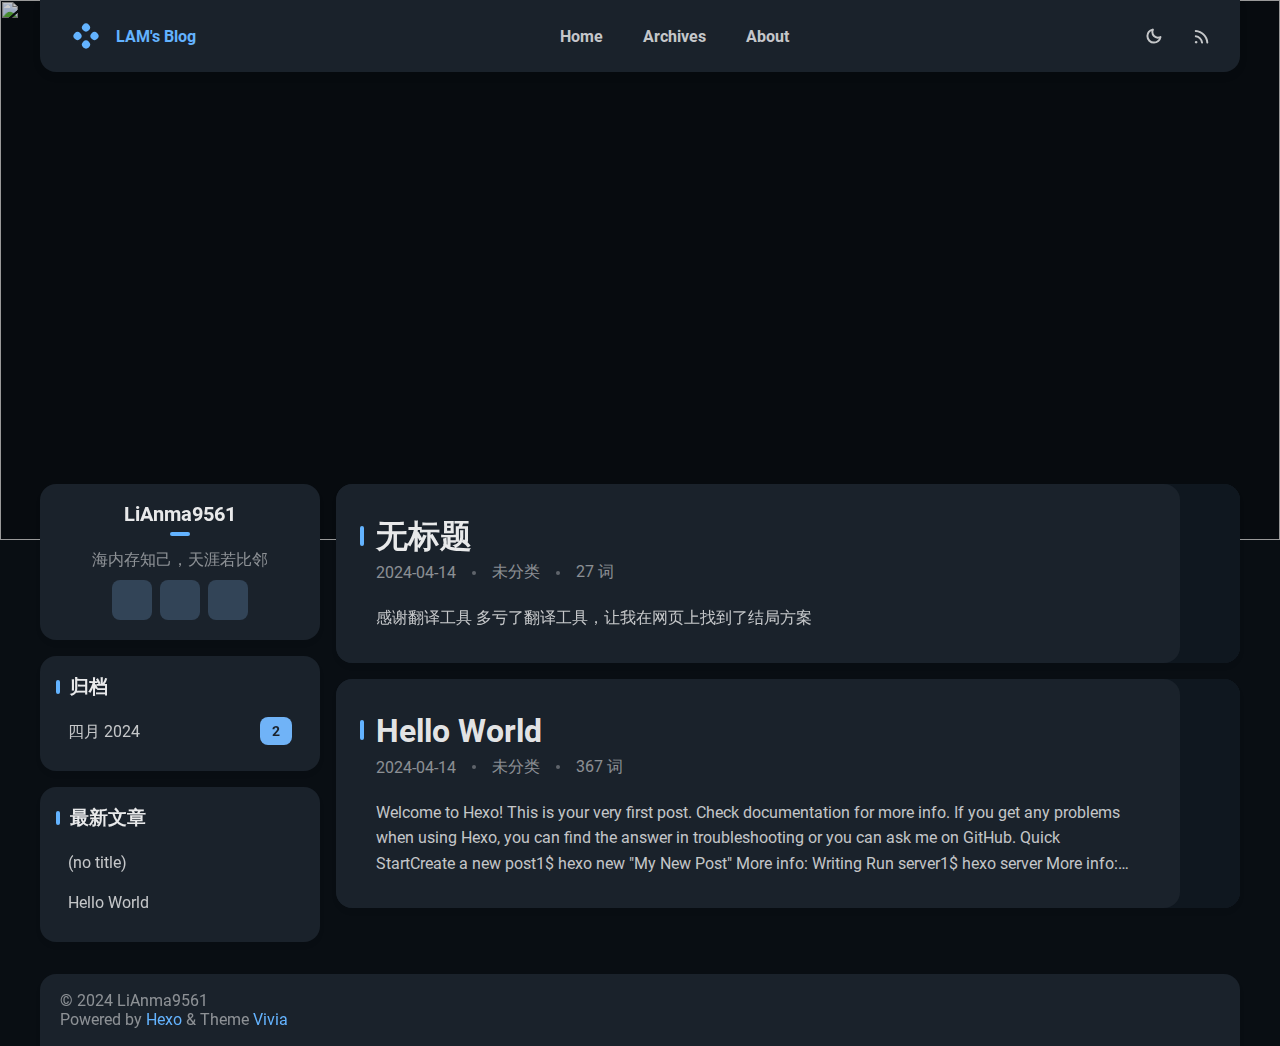
==== index.html @ ed4d8f2d "Site updated: 2024-04-14 23:31:50" ====
<!DOCTYPE html>


<html theme="dark" showBanner="true" hasBanner="true" > 
<link href="https://cdn.staticfile.org/font-awesome/6.4.2/css/fontawesome.min.css" rel="stylesheet">
<link href="https://cdn.staticfile.org/font-awesome/6.4.2/css/brands.min.css" rel="stylesheet">
<link href="https://cdn.staticfile.org/font-awesome/6.4.2/css/solid.min.css" rel="stylesheet">
<script src="/js/color.global.min.js" ></script>
<script src="/js/load-settings.js" ></script>
<head>
  <meta charset="utf-8">
  
  
  

  
  <title>LAM&#39;s Blog</title>
  <meta name="viewport" content="width=device-width, initial-scale=1, shrink-to-fit=no">

  <link rel="preload" href="/css/fonts/Roboto-Regular.ttf" as="font" type="font/ttf" crossorigin="anonymous">
  <link rel="preload" href="/css/fonts/Roboto-Bold.ttf" as="font" type="font/ttf" crossorigin="anonymous">

  <meta property="og:type" content="website">
<meta property="og:title" content="LAM&#39;s Blog">
<meta property="og:url" content="https://blog.xdxbc.top/index.html">
<meta property="og:site_name" content="LAM&#39;s Blog">
<meta property="og:locale" content="zh_CN">
<meta property="article:author" content="John Doe">
<meta name="twitter:card" content="summary">
  
    <link rel="alternate" href="/atom.xml" title="LAM's Blog" type="application/atom+xml">
  
  
    <link rel="icon" media="(prefers-color-scheme: light)" href="/images/favicon-light-32.png" sizes="32x32">
    <link rel="icon" media="(prefers-color-scheme: light)" href="/images/favicon-light-128.png" sizes="128x128">
    <link rel="icon" media="(prefers-color-scheme: light)" href="/images/favicon-light-180.png" sizes="180x180">
    <link rel="icon" media="(prefers-color-scheme: light)" href="/images/favicon-light-192.png" sizes="192x192">
    <link rel="icon" media="(prefers-color-scheme: dark)" href="/images/favicon-dark-32.png" sizes="32x32">
    <link rel="icon" media="(prefers-color-scheme: dark)" href="/images/favicon-dark-128.png" sizes="128x128">
    <link rel="icon" media="(prefers-color-scheme: dark)" href="/images/favicon-dark-180.png" sizes="180x180">
    <link rel="icon" media="(prefers-color-scheme: dark)" href="/images/favicon-dark-192.png" sizes="192x192">
  
  
<link rel="stylesheet" href="/css/style.css">

<meta name="generator" content="Hexo 7.1.1"></head>

<body>
  
  
    
<div id="banner" class=" is_home ">
  <img src="/null" itemprop="image">
  <div id="banner-dim"></div>
</div>
 
   
  <div id="main-grid" class="  ">
    <div id="nav" class=" is_home "  >
      <navbar id="navbar">
  <nav id="title-nav">
    <a href="/">
      <div id="vivia-logo">
        <div class="dot"></div>
        <div class="dot"></div>
        <div class="dot"></div>
        <div class="dot"></div>
      </div>
      <div>LAM's Blog </div>
    </a>
  </nav>
  <nav id="main-nav">
    
      <a class="main-nav-link" href="/">Home</a>
    
      <a class="main-nav-link" href="/archives">Archives</a>
    
      <a class="main-nav-link" href="/about">About</a>
    
  </nav>
  <nav id="sub-nav">
    <a id="theme-btn" class="nav-icon">
      <span class="light-mode-icon"><svg xmlns="http://www.w3.org/2000/svg" height="20" viewBox="0 -960 960 960" width="20"><path d="M438.5-829.913v-48q0-17.452 11.963-29.476 11.964-12.024 29.326-12.024 17.363 0 29.537 12.024t12.174 29.476v48q0 17.452-11.963 29.476-11.964 12.024-29.326 12.024-17.363 0-29.537-12.024T438.5-829.913Zm0 747.826v-48q0-17.452 11.963-29.476 11.964-12.024 29.326-12.024 17.363 0 29.537 12.024t12.174 29.476v48q0 17.452-11.963 29.476-11.964 12.024-29.326 12.024-17.363 0-29.537-12.024T438.5-82.087ZM877.913-438.5h-48q-17.452 0-29.476-11.963-12.024-11.964-12.024-29.326 0-17.363 12.024-29.537t29.476-12.174h48q17.452 0 29.476 11.963 12.024 11.964 12.024 29.326 0 17.363-12.024 29.537T877.913-438.5Zm-747.826 0h-48q-17.452 0-29.476-11.963-12.024-11.964-12.024-29.326 0-17.363 12.024-29.537T82.087-521.5h48q17.452 0 29.476 11.963 12.024 11.964 12.024 29.326 0 17.363-12.024 29.537T130.087-438.5Zm660.174-290.87-34.239 32q-12.913 12.674-29.565 12.174-16.653-.5-29.327-13.174-12.674-12.673-12.554-28.826.12-16.152 12.794-28.826l33-35q12.913-12.674 30.454-12.674t30.163 12.847q12.709 12.846 12.328 30.826-.38 17.98-13.054 30.653ZM262.63-203.978l-32 34q-12.913 12.674-30.454 12.674t-30.163-12.847q-12.709-12.846-12.328-30.826.38-17.98 13.054-30.653l33.239-31q12.913-12.674 29.565-12.174 16.653.5 29.327 13.174 12.674 12.673 12.554 28.826-.12 16.152-12.794 28.826Zm466.74 33.239-32-33.239q-12.674-12.913-12.174-29.565.5-16.653 13.174-29.327 12.673-12.674 28.826-13.054 16.152-.38 28.826 12.294l35 33q12.674 12.913 12.674 30.454t-12.847 30.163q-12.846 12.709-30.826 12.328-17.98-.38-30.653-13.054ZM203.978-697.37l-34-33q-12.674-12.913-13.174-29.945-.5-17.033 12.174-29.707t31.326-13.293q18.653-.62 31.326 13.054l32 34.239q11.674 12.913 11.174 29.565-.5 16.653-13.174 29.327-12.673 12.674-28.826 12.554-16.152-.12-28.826-12.794ZM480-240q-100 0-170-70t-70-170q0-100 70-170t170-70q100 0 170 70t70 170q0 100-70 170t-170 70Zm-.247-82q65.703 0 111.475-46.272Q637-414.544 637-480.247t-45.525-111.228Q545.95-637 480.247-637t-111.475 45.525Q323-545.95 323-480.247t45.525 111.975Q414.05-322 479.753-322ZM481-481Z"/></svg></span>
      <span class="dark-mode-icon"><svg xmlns="http://www.w3.org/2000/svg" height="20" viewBox="0 -960 960 960" width="20"><path d="M480.239-116.413q-152.63 0-258.228-105.478Q116.413-327.37 116.413-480q0-130.935 77.739-227.435t206.304-125.043q43.022-9.631 63.87 10.869t3.478 62.805q-8.891 22.043-14.315 44.463-5.424 22.42-5.424 46.689 0 91.694 64.326 155.879 64.325 64.186 156.218 64.186 24.369 0 46.978-4.946 22.609-4.945 44.413-14.076 42.826-17.369 62.967 1.142 20.142 18.511 10.511 61.054Q807.174-280 712.63-198.206q-94.543 81.793-232.391 81.793Zm0-95q79.783 0 143.337-40.217 63.554-40.218 95.793-108.283-15.608 4.044-31.097 5.326-15.49 1.283-31.859.805-123.706-4.066-210.777-90.539-87.071-86.473-91.614-212.092-.24-16.369.923-31.978 1.164-15.609 5.446-30.978-67.826 32.478-108.282 96.152Q211.652-559.543 211.652-480q0 111.929 78.329 190.258 78.329 78.329 190.258 78.329ZM466.13-465.891Z"/></svg></span>
    </a>
    
      <a id="nav-rss-link" class="nav-icon mobile-hide" href="/atom.xml" title="RSS 订阅">
        <svg xmlns="http://www.w3.org/2000/svg" height="20" viewBox="0 -960 960 960" width="20"><path d="M198-120q-25.846 0-44.23-18.384-18.384-18.385-18.384-44.23 0-25.846 18.384-44.23 18.384-18.385 44.23-18.385 25.846 0 44.23 18.385 18.384 18.384 18.384 44.23 0 25.845-18.384 44.23Q223.846-120 198-120Zm538.385 0q-18.846 0-32.923-13.769-14.076-13.769-15.922-33.23-8.692-100.616-51.077-188.654-42.385-88.039-109.885-155.539-67.5-67.501-155.539-109.885Q283-663.462 182.385-672.154q-19.461-1.846-33.23-16.23-13.769-14.385-13.769-33.846t14.076-32.922q14.077-13.461 32.923-12.23 120.076 8.692 226.038 58.768 105.961 50.077 185.73 129.846 79.769 79.769 129.846 185.731 50.077 105.961 58.769 226.038 1.231 18.846-12.538 32.922Q756.461-120 736.385-120Zm-252 0q-18.231 0-32.423-13.461t-18.653-33.538Q418.155-264.23 348.886-333.5q-69.27-69.27-166.501-84.423-20.077-4.462-33.538-18.961-13.461-14.5-13.461-33.346 0-19.076 13.884-33.23 13.884-14.153 33.115-10.922 136.769 15.384 234.384 112.999 97.615 97.615 112.999 234.384 3.231 19.23-10.538 33.115Q505.461-120 484.385-120Z"/></svg>
      </a>
    
    <div id="nav-menu-btn" class="nav-icon">
      <svg xmlns="http://www.w3.org/2000/svg" height="20" viewBox="0 -960 960 960" width="20"><path d="M177.37-252.282q-17.453 0-29.477-11.964-12.024-11.963-12.024-29.326t12.024-29.537q12.024-12.174 29.477-12.174h605.26q17.453 0 29.477 11.964 12.024 11.963 12.024 29.326t-12.024 29.537q-12.024 12.174-29.477 12.174H177.37Zm0-186.218q-17.453 0-29.477-11.963-12.024-11.964-12.024-29.326 0-17.363 12.024-29.537T177.37-521.5h605.26q17.453 0 29.477 11.963 12.024 11.964 12.024 29.326 0 17.363-12.024 29.537T782.63-438.5H177.37Zm0-186.217q-17.453 0-29.477-11.964-12.024-11.963-12.024-29.326t12.024-29.537q12.024-12.174 29.477-12.174h605.26q17.453 0 29.477 11.964 12.024 11.963 12.024 29.326t-12.024 29.537q-12.024 12.174-29.477 12.174H177.37Z"/></svg>
    </div>
  </nav>
</navbar>
<div id="nav-dropdown" class="hidden">
  <div id="dropdown-link-list">
    
      <a class="nav-dropdown-link" href="/">Home</a>
    
      <a class="nav-dropdown-link" href="/archives">Archives</a>
    
      <a class="nav-dropdown-link" href="/about">About</a>
    
    
      <a class="nav-dropdown-link" href="/atom.xml" title="RSS 订阅">RSS</a>
     
    </div>
</div>
<script>
  let dropdownBtn = document.getElementById("nav-menu-btn");
  let dropdownEle = document.getElementById("nav-dropdown");
  dropdownBtn.onclick = function() {
    dropdownEle.classList.toggle("hidden");
  }
</script>
    </div>
    <div id="sidebar-wrapper">
      <sidebar id="sidebar">
  
    <div class="widget-wrap">
  <div class="info-card">
    <div class="avatar">
      
      <div class="img-dim"></div>
    </div>
    <div class="info">
      <div class="username">LiAnma9561 </div>
      <div class="dot"></div>
      <div class="subtitle">海内存知己，天涯若比邻 </div>
      <div class="link-list">
        
          <a class="link-btn" target="_blank" rel="noopener" href="https://twitter.com" title="Twitter"><i class="fa-brands fa-twitter"></i></a>
        
          <a class="link-btn" target="_blank" rel="noopener" href="https://store.steampowered.com" title="Steam"><i class="fa-brands fa-steam"></i></a>
        
          <a class="link-btn" target="_blank" rel="noopener" href="https://github.com/lianma9561" title="GitHub"><i class="fa-brands fa-github"></i></a>
         
      </div>  
    </div>
  </div>
</div>

  
  <div class="sticky">
    
      



    
      

    
      
  <div class="widget-wrap">
    <div class="widget">
      <h3 class="widget-title">归档</h3>
      
      
        <a class="archive-link" href="/archives/2024/04 ">
          四月 2024 
          <div class="archive-count">2 </div>
        </a>
      
    </div>
  </div>


    
      
  <div class="widget-wrap">
    <div class="widget">
      <h3 class="widget-title">最新文章</h3>
      <ul>
        
          <a class="recent-link" href="/2024/04/14/%E6%84%9F%E8%B0%A2%E7%BF%BB%E8%AF%91%E5%B7%A5%E5%85%B7/" title="" >
            <div class="recent-link-text">
              (no title)
            </div>
          </a>
        
          <a class="recent-link" href="/2024/04/14/hello-world/" title="Hello World" >
            <div class="recent-link-text">
              Hello World
            </div>
          </a>
        
      </ul>
    </div>
  </div>

    
  </div>
</sidebar>
    </div>
    <div id="content-body">
      
   


<article id="post-感谢翻译工具" class="h-entry article article-type-post" itemprop="blogPost" itemscope itemtype="https://schema.org/BlogPosting">
   
  <div class="article-inner">
    <div class="article-main">
      <header class="article-header">
        
<div class="main-title-bar">
  <div class="main-title-dot"></div>
  
    
      <h1 itemprop="name">
        <a class="p-name article-title" href="/2024/04/14/%E6%84%9F%E8%B0%A2%E7%BF%BB%E8%AF%91%E5%B7%A5%E5%85%B7/">无标题</a>
      </h1>
    
  
</div>

        <div class='meta-info-bar'>
          <div class="meta-info">
  <time class="dt-published" datetime="2024-04-14T15:29:37.640Z" itemprop="datePublished">2024-04-14</time>
</div>
          <div class="need-seperator meta-info">
            <div class="meta-cate-flex">
  
    未分类 
   
</div>
  
          </div>
          <div class="wordcount need-seperator meta-info">
            27 词 
          </div>
        </div>
        
      </header>
      <div class="e-content article-entry" itemprop="articleBody">
        
          <div class="truncate-text">
            
              感谢翻译工具
多亏了翻译工具，让我在网页上找到了结局方案

            
          </div>
        
      </div>

         
    </div>
    
     
    <a class="right-panel  non-pic  "
      
      href="/2024/04/14/%E6%84%9F%E8%B0%A2%E7%BF%BB%E8%AF%91%E5%B7%A5%E5%85%B7/" 
    >
       
      <i class="fa-solid fa-angle-right non-pic"></i>
       
    </a>
     
  </div>
  
</article>






   


<article id="post-hello-world" class="h-entry article article-type-post" itemprop="blogPost" itemscope itemtype="https://schema.org/BlogPosting">
   
  <div class="article-inner">
    <div class="article-main">
      <header class="article-header">
        
<div class="main-title-bar">
  <div class="main-title-dot"></div>
  
    
      <h1 itemprop="name">
        <a class="p-name article-title" href="/2024/04/14/hello-world/">Hello World</a>
      </h1>
    
  
</div>

        <div class='meta-info-bar'>
          <div class="meta-info">
  <time class="dt-published" datetime="2024-04-14T13:05:49.015Z" itemprop="datePublished">2024-04-14</time>
</div>
          <div class="need-seperator meta-info">
            <div class="meta-cate-flex">
  
    未分类 
   
</div>
  
          </div>
          <div class="wordcount need-seperator meta-info">
            367 词 
          </div>
        </div>
        
      </header>
      <div class="e-content article-entry" itemprop="articleBody">
        
          <div class="truncate-text">
            
              Welcome to Hexo! This is your very first post. Check documentation for more info. If you get any problems when using Hexo, you can find the answer in troubleshooting or you can ask me on GitHub.
Quick StartCreate a new post1$ hexo new &quot;My New Post&quot;

More info: Writing
Run server1$ hexo server

More info: Server
Generate static files1$ hexo generate

More info: Generating
Deploy to remote sites1$ hexo deploy

More info: Deployment

            
          </div>
        
      </div>

         
    </div>
    
     
    <a class="right-panel  non-pic  "
      
      href="/2024/04/14/hello-world/" 
    >
       
      <i class="fa-solid fa-angle-right non-pic"></i>
       
    </a>
     
  </div>
  
</article>








    </div>
    <div id="footer-wrapper">
      <footer id="footer">
  
  <div id="footer-info" class="inner">
    
    &copy; 2024 LiAnma9561<br>
    Powered by <a href="https://hexo.io/" target="_blank">Hexo</a> & Theme <a target="_blank" rel="noopener" href="https://github.com/saicaca/hexo-theme-vivia">Vivia</a>
  </div>
</footer>

    </div>
    <div class="back-to-top-wrapper">
    <button id="back-to-top-btn" class="back-to-top-btn hide" onclick="topFunction()">
        <i class="fa-solid fa-angle-up"></i>
    </button>
</div>

<script>
    function topFunction() {
        window.scroll({ top: 0, behavior: 'smooth' });
    }
    let btn = document.getElementById('back-to-top-btn');
    function scrollFunction() {
        if (document.body.scrollTop > 600 || document.documentElement.scrollTop > 600) {
            btn.classList.remove('hide')
        } else {
            btn.classList.add('hide')
        }
    }
    window.onscroll = function() {
        scrollFunction();
    }
</script>

  </div>
  <script src="/js/light-dark-switch.js"></script>
</body>
</html>
---- css/style.css ----
:root {
  --neut-L90: rgba(255,255,255,0.9);
  --neut-L75: rgba(255,255,255,0.75);
  --neut-L50: rgba(255,255,255,0.5);
  --neut-L30: rgba(255,255,255,0.3);
  --neut-L10: rgba(255,255,255,0.1);
  --banner-dim: rgba(0,0,0,0.2);
  --primary-hue: 250;
  --main-title: rgba(255,255,255,0.9);
  --btn-content: var(--neut-L75);
  --btn-content-hover: var(--btn-content);
  --card-btn-bg: var(--card-background);
  --card-btn-icon: var(--primary);
  --btn-text-neutral-text: var(--neut-L75);
  --btn-text-content: var(--primary);
  --btn-text-light-text: var(--primary);
  --title-hover: var(--primary);
  --light-dot: var(--primary);
  --article-meta: rgba(255,255,255,0.5);
  --article-text: rgba(255,255,255,0.75);
  --info-name: rgba(255,255,255,0.9);
  --info-sub: rgba(255,255,255,0.5);
  --link: var(--primary);
  --color-picker-border: var(--primary);
  --color-picker-thumb: var(--primary);
  --pagenav-curr-bg: var(--primary);
  --widget-title: var(--main-title);
  --archive-year: var(--neut-L75);
  --archive-date: var(--neut-L50);
  --archive-title: var(--neut-L75);
  --archive-tags: var(--neut-L30);
  --archive-dashline: var(--neut-L10);
  --primary-btn-bg: var(--primary);
  --img-overlay: rgba(0,0,0,0.1);
  --sidebar-width: 280px;
  --display-light-icon: 0;
  --display-dark-icon: 1;
}
@supports (color: oklch(0 0 0)) {
  :root {
    --primary: oklch(0.75 0.14 var(--primary-hue));
    --nav-dropdown-bg: oklch(0.2 0.02 var(--primary-hue));
    --page-background: oklch(0.16 0.014 var(--primary-hue));
    --card-background: oklch(0.25 0.02 var(--primary-hue));
    --btn-bg: oklch(0.38 0.04 var(--primary-hue));
    --btn-hover: oklch(0.45 0.045 var(--primary-hue));
    --btn-active: oklch(0.5 0.05 var(--primary-hue));
    --card-btn-hover: oklch(0.3 0.03 var(--primary-hue));
    --card-btn-active: oklch(0.35 0.035 var(--primary-hue));
    --btn-text-hover: oklch(0.2 0.02 var(--primary-hue));
    --btn-text-active: oklch(0.17 0.017 var(--primary-hue));
    --timeline-dim-dot: oklch(0.5 0.05 var(--primary-hue));
    --title-active: oklch(0.65 0.12 var(--primary-hue));
    --tag-dot: oklch(0.25 0.02 var(--primary-hue));
    --highlight-selection: oklch(0.35 0.035 var(--primary-hue));
    --article-code-bg: oklch(0.4 0.04 var(--primary-hue));
    --article-block: oklch(0.2 0.02 var(--primary-hue));
    --link-hover-bg: oklch(0.4 0.08 var(--primary-hue));
    --link-active-bg: oklch(0.35 0.07 var(--primary-hue));
    --blockquote-bg: oklch(0.2 0.02 var(--primary-hue));
    --color-picker-range: oklch(0.4 0.04 var(--primary-hue));
    --badge-bg: oklch(0.75 0.12 var(--primary-hue));
    --text-on-light: oklch(0.25 0.02 var(--primary-hue));
    --pagenav-curr-text: oklch(0.25 0.02 var(--primary-hue));
    --input-field: oklch(0.2 0.02 var(--primary-hue));
    --primary-btn-text: oklch(0.25 0.02 var(--primary-hue));
    --enter-btn-bg: oklch(0.2 0.02 var(--primary-hue));
    --enter-btn-hover: oklch(0.3 0.03 var(--primary-hue));
    --enter-btn-active: oklch(0.35 0.035 var(--primary-hue));
    --selection-bg: oklch(0.4 0.08 var(--primary-hue));
    --code-block-selection-bg: oklch(0.4 0.08 var(--primary-hue));
  }
}
@supports not (color: oklch(0 0 0)) {
  :root {
    --primary: #63b3ff;
    --nav-dropdown-bg: #0f171f;
    --page-background: #090e13;
    --card-background: #1a222b;
    --btn-bg: #324457;
    --btn-hover: #42576e;
    --btn-active: #4d667f;
    --card-btn-hover: #222f3c;
    --card-btn-active: #2d3c4c;
    --btn-text-hover: #0f171f;
    --btn-text-active: #0a1017;
    --timeline-dim-dot: #4d667f;
    --title-active: #5194d5;
    --tag-dot: #1a222b;
    --highlight-selection: #2d3c4c;
    --article-code-bg: #374a5d;
    --article-block: #0f171f;
    --link-hover-bg: #224a71;
    --link-active-bg: #1b3c5d;
    --blockquote-bg: #0f171f;
    --color-picker-range: #374a5d;
    --badge-bg: #70b3f7;
    --text-on-light: #1a222b;
    --pagenav-curr-text: #1a222b;
    --input-field: #0f171f;
    --primary-btn-text: #1a222b;
    --enter-btn-bg: #0f171f;
    --enter-btn-hover: #222f3c;
    --enter-btn-active: #2d3c4c;
    --selection-bg: #224a71;
    --code-block-selection-bg: #224a71;
  }
}
:root[theme='light'] {
  --card-background: #fff;
  --banner-dim: none;
  --neut-L90: rgba(0,0,0,0.9);
  --neut-L75: rgba(0,0,0,0.75);
  --neut-L50: rgba(0,0,0,0.5);
  --neut-L30: rgba(0,0,0,0.3);
  --neut-L10: rgba(0,0,0,0.1);
  --main-title: rgba(0,0,0,0.9);
  --article-meta: rgba(0,0,0,0.5);
  --article-text: rgba(0,0,0,0.75);
  --btn-text-neutral-text: rgba(0,0,0,0.75);
  --info-name: rgba(0,0,0,0.9);
  --info-sub: rgba(0,0,0,0.5);
  --tag-dot: var(--btn-content);
  --img-overlay: rgba(0,0,0,0);
  --pagenav-curr-text: rgba(255,255,255,0.9);
  --primary-btn-text: rgba(255,255,255,0.9);
  --display-light-icon: 1;
  --display-dark-icon: 0;
}
@supports (color: oklch(0 0 0)) {
  :root[theme='light'] {
    --primary: oklch(0.7 0.14 var(--primary-hue));
    --page-background: oklch(0.95 0.01 var(--primary-hue));
    --nav-dropdown-bg: oklch(0.98 0.005 var(--primary-hue));
    --btn-bg: oklch(0.95 0.025 var(--primary-hue));
    --btn-content: oklch(0.55 0.12 var(--primary-hue));
    --btn-hover: oklch(0.9 0.05 var(--primary-hue));
    --btn-active: oklch(0.85 0.08 var(--primary-hue));
    --btn-text-hover: oklch(0.95 0.025 var(--primary-hue));
    --btn-text-active: oklch(0.98 0.01 var(--primary-hue));
    --btn-text-content: oklch(0.7 0.14 var(--primary-hue));
    --card-btn-hover: oklch(0.98 0.005 var(--primary-hue));
    --card-btn-active: oklch(0.9 0.03 var(--primary-hue));
    --title-active: oklch(0.6 0.12 var(--primary-hue));
    --link-hover-bg: oklch(0.95 0.025 var(--primary-hue));
    --link-active-bg: oklch(0.9 0.05 var(--primary-hue));
    --article-code-bg: oklch(0.95 0.02 var(--primary-hue));
    --blockquote-bg: oklch(0.98 0.005 var(--primary-hue));
    --badge-bg: oklch(0.95 0.02 var(--primary-hue));
    --text-on-light: oklch(0.55 0.12 var(--primary-hue));
    --color-picker-range: oklch(0.95 0.02 var(--primary-hue));
    --input-field: oklch(0.98 0.005 var(--primary-hue));
    --enter-btn-bg: oklch(0.98 0.005 var(--primary-hue));
    --enter-btn-hover: oklch(0.96 0.015 var(--primary-hue));
    --enter-btn-active: oklch(0.9 0.03 var(--primary-hue));
    --selection-bg: oklch(0.9 0.05 var(--primary-hue));
  }
}
@supports not (color: oklch(0 0 0)) {
  :root[theme='light'] {
    --primary: #53a3f2;
    --page-background: #eaeff5;
    --nav-dropdown-bg: #f6f9fc;
    --btn-bg: #e2f0ff;
    --btn-content: #3275b4;
    --btn-hover: #c6e1ff;
    --btn-active: #a6d2ff;
    --btn-text-hover: #e2f0ff;
    --btn-text-active: #f4f9ff;
    --btn-text-content: #53a3f2;
    --card-btn-hover: #f6f9fc;
    --card-btn-active: #d0e0f2;
    --title-active: #4284c5;
    --link-hover-bg: #e2f0ff;
    --link-active-bg: #c6e1ff;
    --article-code-bg: #e5f0fc;
    --blockquote-bg: #f6f9fc;
    --badge-bg: #e5f0fc;
    --text-on-light: #3275b4;
    --color-picker-range: #e5f0fc;
    --input-field: #f6f9fc;
    --enter-btn-bg: #f6f9fc;
    --enter-btn-hover: #ebf3fc;
    --enter-btn-active: #d0e0f2;
    --selection-bg: #c6e1ff;
  }
}
body {
  width: 100%;
}
body:before,
body:after {
  content: "";
  display: table;
}
body:after {
  clear: both;
}
html,
body,
div,
span,
applet,
object,
iframe,
h1,
h2,
h3,
h4,
h5,
h6,
p,
blockquote,
pre,
a,
abbr,
acronym,
address,
big,
cite,
code,
del,
dfn,
em,
img,
ins,
kbd,
q,
s,
samp,
small,
strike,
strong,
sub,
sup,
tt,
var,
dl,
dt,
dd,
ol,
ul,
li,
fieldset,
form,
label,
legend,
table,
caption,
tbody,
tfoot,
thead,
tr,
th,
td {
  margin: 0;
  padding: 0;
  border: 0;
  outline: 0;
  font-weight: inherit;
  font-style: inherit;
  font-family: inherit;
  font-size: 100%;
  vertical-align: baseline;
}
body {
  line-height: 1;
  color: #000;
  background: #fff;
}
ol,
ul {
  list-style: none;
}
table {
  border-collapse: separate;
  border-spacing: 0;
  vertical-align: middle;
}
caption,
th,
td {
  text-align: left;
  font-weight: normal;
  vertical-align: middle;
}
a img {
  border: none;
}
a {
  text-decoration: none;
}
@font-face {
  font-family: Roboto;
  font-style: normal;
  font-weight: 400;
  src: url("fonts/Roboto-Regular.ttf") format("truetype");
}
@font-face {
  font-family: Roboto;
  font-style: normal;
  font-weight: 700;
  src: url("fonts/Roboto-Bold.ttf") format("truetype");
}
body,
#container {
  overflow-x: hidden;
  height: 100%;
}
body {
  font: 16px "Roboto", -apple-system, BlinkMacSystemFont, "Segoe UI", "Oxygen", "Ubuntu", "Cantarell", "Fira Sans", "Droid Sans", "Helvetica Neue", sans-serif;
  -webkit-text-size-adjust: 100%;
  background: var(--page-background);
  background-size: 240px;
  background-blend-mode: overlay;
  -webkit-transition: background 0.15s ease-out, color 0.15s ease-out;
  -moz-transition: background 0.15s ease-out, color 0.15s ease-out;
  -ms-transition: background 0.15s ease-out, color 0.15s ease-out;
  transition: background 0.15s ease-out, color 0.15s ease-out;
}

#main-grid {
  grid-template-columns: min(30%, var(--sidebar-width)) auto;
  grid-template-rows: auto auto auto;
}
#main-grid.right-sidebar {
  grid-template-columns: auto min(30%, var(--sidebar-width));
}
#main-grid {
  display: grid;
  max-width: 1200px;
  min-height: 100vh;
  grid-template-rows: auto 1fr auto;
  margin: auto;
  position: relative;
  grid-gap: 16px;
}
#main-grid #nav {
  grid-column-start: 1;
  grid-column-end: 3;
  -webkit-transition: height 0.15s ease-out;
  -moz-transition: height 0.15s ease-out;
  -ms-transition: height 0.15s ease-out;
  transition: height 0.15s ease-out;
}
#main-grid #sidebar-wrapper {
  grid-row: 2;
  grid-column: 1;
}
#main-grid #content-body {
  grid-column: 2;
  grid-row: 2;
  overflow: auto;
}
#main-grid #footer-wrapper {
  grid-row: 3;
  grid-column-start: 1;
  grid-column-end: 3;
}
#main-grid.right-sidebar #sidebar-wrapper {
  grid-column: 2;
}
#main-grid.right-sidebar #content-body {
  grid-column: 1;
}
@media screen and (max-width: 767px) {
  #main-grid {
    grid-template-columns: auto auto;
  }
  #main-grid #sidebar-wrapper {
    grid-row: 3;
    grid-column-start: 1;
    grid-column-end: 3;
    margin-top: 48px;
  }
  #main-grid #content-body {
    grid-column-start: 1;
    grid-column-end: 3;
  }
  #main-grid #footer-wrapper {
    grid-row: 4;
  }
}
@media screen and (min-width: 768px) and (max-width: 1023px) {
  #main-grid {
    grid-template-columns: auto auto;
  }
  #main-grid #sidebar-wrapper {
    grid-row: 3;
    grid-column-start: 1;
    grid-column-end: 3;
    margin-top: 48px;
  }
  #main-grid #content-body {
    grid-column-start: 1;
    grid-column-end: 3;
  }
  #main-grid #footer-wrapper {
    grid-row: 4;
  }
}
#main {
  position: relative;
}
.clear {
  clear: both;
}
#container {
  position: relative;
}
#nav,
#sidebar-wrapper,
#content-body,
#footer-wrapper,
#back-to-top-btn {
  filter: drop-shadow(0px 4px 4px rgba(0,0,0,0.01));
}
.img-dim {
  width: 100%;
  height: 100%;
  background: var(--img-overlay);
  position: absolute;
  -webkit-transition: background 0.15s ease-out;
  -moz-transition: background 0.15s ease-out;
  -ms-transition: background 0.15s ease-out;
  transition: background 0.15s ease-out;
}
::selection {
  background-color: var(--selection-bg);
}
.article-date,
.article-category-link,
.archive-year {
  text-decoration: none;
  text-transform: uppercase;
  letter-spacing: 2px;
  color: #999;
  margin-bottom: 1em;
  margin-left: 5px;
  line-height: 1em;
  text-shadow: 0 1px #fff;
  font-weight: bold;
}
.archive-article-inner {
  background: #fff;
  -webkit-box-shadow: 1px 2px 3px #ddd;
  box-shadow: 1px 2px 3px #ddd;
  border: 1px solid #ddd;
  border-radius: 3px;
}
navbar,
.article-inner,
#article-nav .article-nav-btn,
.comment-card,
#page-nav #num-bar,
#page-nav .page-nav-btn,
.archive-main-card,
.back-to-top-btn,
.widget,
.info-card {
  background: var(--card-background);
  border-radius: 16px;
  -webkit-transition: background 0.15s ease-out;
  -moz-transition: background 0.15s ease-out;
  -ms-transition: background 0.15s ease-out;
  transition: background 0.15s ease-out;
}
.article-tag-list-link,
.widget-tag-list-link,
.info-card .link-list .link-btn {
  background: var(--btn-bg);
  border-radius: 8px;
  color: var(--btn-content);
  -webkit-transition: background 0.15s ease-out, color 0.15s ease-out;
  -moz-transition: background 0.15s ease-out, color 0.15s ease-out;
  -ms-transition: background 0.15s ease-out, color 0.15s ease-out;
  transition: background 0.15s ease-out, color 0.15s ease-out;
  cursor: pointer;
  border: none;
  display: -webkit-box;
  display: -moz-box;
  display: -webkit-flex;
  display: -ms-flexbox;
  display: box;
  display: flex;
  -webkit-box-pack: center;
  -moz-box-pack: center;
  -ms-flex-pack: center;
  -webkit-justify-content: center;
  justify-content: center;
  -webkit-box-align: center;
  -moz-box-align: center;
  -ms-flex-align: center;
  -webkit-align-items: center;
  align-items: center;
}
.article-tag-list-link:hover,
.widget-tag-list-link:hover,
.info-card .link-list .link-btn:hover {
  color: var(--btn-content-hover);
  background: var(--btn-hover);
}
.article-tag-list-link:active,
.widget-tag-list-link:active,
.info-card .link-list .link-btn:active {
  background: var(--btn-active);
}
#article-nav .article-nav-btn,
.back-to-top-btn {
  display: -webkit-box;
  display: -moz-box;
  display: -webkit-flex;
  display: -ms-flexbox;
  display: box;
  display: flex;
  -webkit-box-pack: center;
  -moz-box-pack: center;
  -ms-flex-pack: center;
  -webkit-justify-content: center;
  justify-content: center;
  -webkit-box-align: center;
  -moz-box-align: center;
  -ms-flex-align: center;
  -webkit-align-items: center;
  align-items: center;
}
#article-nav .article-nav-btn:hover,
.back-to-top-btn:hover {
  background: var(--card-btn-hover);
}
#article-nav .article-nav-btn:active,
.back-to-top-btn:active {
  background: var(--card-btn-active);
}
.article-tag-list-link,
.widget-tag-list-link {
  height: 32px;
  padding: 0 12px;
  font-size: 14px;
}
.article-title,
.comment-card .main-title,
.archive-main-card .archive-title {
  text-decoration: none;
  font-size: 32px;
  font-weight: bold;
  color: var(--main-title);
  line-height: 40px;
  -webkit-transition: color 0.15s ease-out;
  -moz-transition: color 0.15s ease-out;
  -ms-transition: color 0.15s ease-out;
  transition: color 0.15s ease-out;
  position: relative;
}
@media screen and (max-width: 767px) {
  .article-title,
  .comment-card .main-title,
  .archive-main-card .archive-title {
    font-size: 28px;
  }
}
.article-entry a,
#footer a {
  color: var(--link);
  border-radius: 6px;
  -webkit-transition: background 0.15s ease-out, color 0.15s ease-out, outline 0.15s ease-out;
  -moz-transition: background 0.15s ease-out, color 0.15s ease-out, outline 0.15s ease-out;
  -ms-transition: background 0.15s ease-out, color 0.15s ease-out, outline 0.15s ease-out;
  transition: background 0.15s ease-out, color 0.15s ease-out, outline 0.15s ease-out;
  padding: 3px;
  margin: -3px;
}
.article-entry a:hover,
#footer a:hover {
  background: var(--link-hover-bg);
}
.article-entry a:active,
#footer a:active {
  background: var(--link-active-bg);
}
.article-entry h1,
.widget h1 {
  font-size: 2em;
}
.article-entry h2,
.widget h2 {
  font-size: 1.5em;
}
.article-entry h3,
.widget h3 {
  font-size: 1.3em;
}
.article-entry h4,
.widget h4 {
  font-size: 1.2em;
}
.article-entry h5,
.widget h5 {
  font-size: 1em;
}
.article-entry h6,
.widget h6 {
  font-size: 1em;
  color: #999;
}
.article-entry hr,
.widget hr {
  border: 1px dashed #ddd;
}
.article-entry strong,
.widget strong {
  font-weight: bold;
}
.article-entry em,
.widget em,
.article-entry cite,
.widget cite {
  font-style: italic;
}
.article-entry sup,
.widget sup,
.article-entry sub,
.widget sub {
  font-size: 0.75em;
  line-height: 0;
  position: relative;
  vertical-align: baseline;
}
.article-entry sup,
.widget sup {
  top: -0.5em;
}
.article-entry sub,
.widget sub {
  bottom: -0.2em;
}
.article-entry small,
.widget small {
  font-size: 0.85em;
}
.article-entry acronym,
.widget acronym,
.article-entry abbr,
.widget abbr {
  border-bottom: 1px dotted;
}
.article-entry ul,
.widget ul,
.article-entry ol,
.widget ol,
.article-entry dl,
.widget dl {
  margin: 0 20px;
  line-height: 1.6em;
}
.article-entry ul ul,
.widget ul ul,
.article-entry ol ul,
.widget ol ul,
.article-entry ul ol,
.widget ul ol,
.article-entry ol ol,
.widget ol ol {
  margin-top: 0;
  margin-bottom: 0;
}
.article-entry ul,
.widget ul {
  list-style: disc;
}
.article-entry ol,
.widget ol {
  list-style: decimal;
}
.article-entry dt,
.widget dt {
  font-weight: bold;
}
:root #nav {
  height: 72px;
  z-index: 10;
}
@media screen and (max-width: 767px) {
  :root #nav {
    height: auto;
    min-height: 72px;
  }
}
@media screen and (min-width: 768px) and (max-width: 1023px) {
  :root #nav {
    height: auto;
    min-height: 72px;
  }
}
:root #banner {
  opacity: 0;
}
:root[showBanner="true"][hasBanner="true"] #nav {
  height: calc(40vh - 72px);
  filter: drop-shadow(0px 4px 4px rgba(0,0,0,0.04));
}
:root[showBanner="true"][hasBanner="true"] #nav.is_home {
  height: calc(60vh - 72px);
}
:root[showBanner="true"][hasBanner="true"] #banner {
  opacity: 1;
  top: 0;
}
@media screen and (min-width: 1024px) {
  :root[showBanner="true"][hasBanner="desktop"] #nav {
    height: calc(40vh - 72px);
    filter: drop-shadow(0px 4px 4px rgba(0,0,0,0.04));
  }
  :root[showBanner="true"][hasBanner="desktop"] #nav.is_home {
    height: calc(60vh - 72px);
  }
  :root[showBanner="true"][hasBanner="desktop"] #banner {
    opacity: 1;
    top: 0;
  }
}
#banner {
  height: 40vh;
  width: 100%;
  position: absolute;
  overflow: hidden;
  -webkit-transition: opacity 0.15s ease-out, top 0.15s ease-out;
  -moz-transition: opacity 0.15s ease-out, top 0.15s ease-out;
  -ms-transition: opacity 0.15s ease-out, top 0.15s ease-out;
  transition: opacity 0.15s ease-out, top 0.15s ease-out;
  top: -40px;
}
#banner.hide {
  opacity: 0;
}
#banner.is_home {
  height: 60vh;
}
#banner img {
  height: 100%;
  width: 100%;
  object-fit: cover;
  object-position: center;
}
#banner #banner-dim {
  height: 100%;
  width: 100%;
  position: absolute;
  top: 0;
  background: var(--banner-dim);
  -webkit-transition: background 0.15s ease-out;
  -moz-transition: background 0.15s ease-out;
  -ms-transition: background 0.15s ease-out;
  transition: background 0.15s ease-out;
}
navbar {
  height: 72px;
  display: -webkit-box;
  display: -moz-box;
  display: -webkit-flex;
  display: -ms-flexbox;
  display: box;
  display: flex;
  -webkit-box-pack: justify;
  -moz-box-pack: justify;
  -ms-flex-pack: justify;
  -webkit-justify-content: space-between;
  justify-content: space-between;
  -webkit-box-align: center;
  -moz-box-align: center;
  -ms-flex-align: center;
  -webkit-align-items: center;
  align-items: center;
  position: sticky;
  margin: 0 auto;
  border-radius: 0 0 16px 16px;
  top: 0;
}
#title-nav {
  margin-left: 16px;
}
#title-nav a {
  color: var(--btn-text-content);
  height: 52px;
  border-radius: 8px;
  -webkit-box-align: center;
  -moz-box-align: center;
  -ms-flex-align: center;
  -webkit-align-items: center;
  align-items: center;
  padding: 0 20px;
  display: -webkit-box;
  display: -moz-box;
  display: -webkit-flex;
  display: -ms-flexbox;
  display: box;
  display: flex;
  font-size: 16px;
  font-weight: bold;
  -webkit-transition: background 0.15s ease-out;
  -moz-transition: background 0.15s ease-out;
  -ms-transition: background 0.15s ease-out;
  transition: background 0.15s ease-out;
}
#title-nav a:hover {
  background: var(--btn-text-hover);
}
#title-nav a:active {
  background: var(--btn-text-active);
}
#title-nav a #vivia-logo {
  display: -webkit-box;
  display: -moz-box;
  display: -webkit-flex;
  display: -ms-flexbox;
  display: box;
  display: flex;
  -webkit-box-lines: multiple;
  -moz-box-lines: multiple;
  -webkit-flex-wrap: wrap;
  -ms-flex-wrap: wrap;
  flex-wrap: wrap;
  gap: 4px;
  width: 20px;
  height: 20px;
  -webkit-transform: rotate(45deg);
  -moz-transform: rotate(45deg);
  -ms-transform: rotate(45deg);
  transform: rotate(45deg);
  margin-right: 20px;
}
#title-nav a #vivia-logo .dot {
  height: 8px;
  width: 8px;
  border-radius: 50%;
  background: var(--btn-text-content);
}
#main-nav {
  float: left;
  display: -webkit-box;
  display: -moz-box;
  display: -webkit-flex;
  display: -ms-flexbox;
  display: box;
  display: flex;
  gap: 8px;
}
@media screen and (max-width: 767px) {
  #main-nav {
    display: none;
  }
}
@media screen and (min-width: 768px) and (max-width: 1023px) {
  #main-nav {
    display: none;
  }
}
.nav-icon,
.main-nav-link {
  float: left;
  color: var(--btn-text-neutral-text);
  fill: var(--btn-text-neutral-text);
  text-decoration: none;
  display: block;
  border-radius: 8px;
  -webkit-transition: background 0.15s ease-out, color 0.15s ease-out;
  -moz-transition: background 0.15s ease-out, color 0.15s ease-out;
  -ms-transition: background 0.15s ease-out, color 0.15s ease-out;
  transition: background 0.15s ease-out, color 0.15s ease-out;
}
.nav-icon:hover,
.main-nav-link:hover {
  background: var(--btn-text-hover);
  color: var(--btn-text-light-text);
  fill: var(--btn-text-light-text);
}
.nav-icon:active,
.main-nav-link:active {
  background: var(--btn-text-active);
}
.nav-icon {
  font-family: FontAwesome;
  text-align: center;
  font-size: 16px;
  width: 44px;
  height: 44px;
  display: -webkit-box;
  display: -moz-box;
  display: -webkit-flex;
  display: -ms-flexbox;
  display: box;
  display: flex;
  position: relative;
  cursor: pointer;
  -webkit-box-pack: center;
  -moz-box-pack: center;
  -ms-flex-pack: center;
  -webkit-justify-content: center;
  justify-content: center;
  -webkit-box-align: center;
  -moz-box-align: center;
  -ms-flex-align: center;
  -webkit-align-items: center;
  align-items: center;
}
@media screen and (max-width: 767px) {
  .nav-icon.mobile-hide {
    display: none;
  }
}
@media screen and (min-width: 768px) and (max-width: 1023px) {
  .nav-icon.mobile-hide {
    display: none;
  }
}
.nav-icon .rss {
  font-weight: 300;
}
.nav-icon .light-mode-icon {
  position: absolute;
  height: 20px;
  opacity: var(--display-light-icon);
  -webkit-transition: opacity 0.15s ease-out;
  -moz-transition: opacity 0.15s ease-out;
  -ms-transition: opacity 0.15s ease-out;
  transition: opacity 0.15s ease-out;
}
.nav-icon .dark-mode-icon {
  position: absolute;
  height: 20px;
  opacity: var(--display-dark-icon);
  -webkit-transition: opacity 0.15s ease-out;
  -moz-transition: opacity 0.15s ease-out;
  -ms-transition: opacity 0.15s ease-out;
  transition: opacity 0.15s ease-out;
}
@media screen and (min-width: 1024px) {
  #nav-menu-btn {
    display: none;
  }
}
#nav-dropdown {
  margin-top: -16px;
  background: var(--nav-dropdown-bg);
  -webkit-transition: background 0.15s ease-out, height 0.15s ease-out;
  -moz-transition: background 0.15s ease-out, height 0.15s ease-out;
  -ms-transition: background 0.15s ease-out, height 0.15s ease-out;
  transition: background 0.15s ease-out, height 0.15s ease-out;
  border-radius: 0 0 16px 16px;
  overflow: hidden;
  height: fit-content;
}
@media screen and (min-width: 1024px) {
  #nav-dropdown {
    display: none;
  }
}
#nav-dropdown.hidden {
  height: 0;
}
#nav-dropdown #dropdown-link-list {
  padding-top: 24px;
  padding-bottom: 8px;
}
#nav-dropdown #dropdown-link-list .nav-dropdown-link {
  display: -webkit-box;
  display: -moz-box;
  display: -webkit-flex;
  display: -ms-flexbox;
  display: box;
  display: flex;
  -webkit-box-align: center;
  -moz-box-align: center;
  -ms-flex-align: center;
  -webkit-align-items: center;
  align-items: center;
  padding-left: 32px;
  height: 40px;
  width: 100%;
  display: -webkit-box;
  display: -moz-box;
  display: -webkit-flex;
  display: -ms-flexbox;
  display: box;
  display: flex;
  color: var(--neut-L75);
  font-weight: bold;
  -webkit-transition: color 0.15s ease-out;
  -moz-transition: color 0.15s ease-out;
  -ms-transition: color 0.15s ease-out;
  transition: color 0.15s ease-out;
}
#nav-dropdown #dropdown-link-list .nav-dropdown-link:hover,
#nav-dropdown #dropdown-link-list .nav-dropdown-link:active {
  color: var(--primary);
}
.main-nav-link {
  font-weight: bold;
  height: 44px;
  padding: 0px 16px;
  display: -webkit-box;
  display: -moz-box;
  display: -webkit-flex;
  display: -ms-flexbox;
  display: box;
  display: flex;
  -webkit-box-align: center;
  -moz-box-align: center;
  -ms-flex-align: center;
  -webkit-align-items: center;
  align-items: center;
}
#main-nav-toggle {
  display: none;
}
#main-nav-toggle:before {
  content: "\f0c9";
}
@media screen and (max-width: 767px) {
  #main-nav-toggle {
    display: block;
  }
}
#sub-nav {
  margin-right: 16px;
  display: -webkit-box;
  display: -moz-box;
  display: -webkit-flex;
  display: -ms-flexbox;
  display: box;
  display: flex;
  gap: 4px;
}
.article {
  margin-bottom: 16px;
}
.article-inner {
  overflow: hidden;
  margin-bottom: 16px;
  display: -webkit-box;
  display: -moz-box;
  display: -webkit-flex;
  display: -ms-flexbox;
  display: box;
  display: flex;
}
.article-main {
  border-radius: 16px;
  z-index: 50;
  position: relative;
  background: var(--card-background);
  -webkit-transition: background 0.15s ease-out;
  -moz-transition: background 0.15s ease-out;
  -ms-transition: background 0.15s ease-out;
  transition: background 0.15s ease-out;
  width: 100%;
  margin-right: -16px;
  padding-bottom: 16px;
}
.article-meta:before,
.article-meta:after {
  content: "";
  display: table;
}
.article-meta:after {
  clear: both;
}
.article-date {
  float: left;
}
.meta-info-bar {
  color: var(--article-meta);
  font-size: 16px;
  font-weight: medium;
  text-decoration: none;
  display: -webkit-box;
  display: -moz-box;
  display: -webkit-flex;
  display: -ms-flexbox;
  display: box;
  display: flex;
  -webkit-box-align: center;
  -moz-box-align: center;
  -ms-flex-align: center;
  -webkit-align-items: center;
  align-items: center;
}
.meta-info-bar * {
  white-space: nowrap;
}
.meta-info-bar .meta-info {
  -webkit-transition: color 0.15s ease-out, outline 0.15s ease-out, background 0.15s ease-out;
  -moz-transition: color 0.15s ease-out, outline 0.15s ease-out, background 0.15s ease-out;
  -ms-transition: color 0.15s ease-out, outline 0.15s ease-out, background 0.15s ease-out;
  transition: color 0.15s ease-out, outline 0.15s ease-out, background 0.15s ease-out;
}
.meta-info-bar a {
  color: var(--article-meta);
  border-radius: 6px;
  margin: -4px;
  padding: 4px;
}
.meta-info-bar a:hover {
  outline-color: var(--btn-bg);
  background: var(--btn-bg);
  color: var(--link);
}
.meta-info-bar .meta-cate-flex {
  display: -webkit-box;
  display: -moz-box;
  display: -webkit-flex;
  display: -ms-flexbox;
  display: box;
  display: flex;
  gap: 6px;
}
.meta-info-bar .meta-cate-flex * {
  -webkit-transition: background 0.15s ease-out, color 0.15s ease-out;
  -moz-transition: background 0.15s ease-out, color 0.15s ease-out;
  -ms-transition: background 0.15s ease-out, color 0.15s ease-out;
  transition: background 0.15s ease-out, color 0.15s ease-out;
}
.meta-info-bar .need-seperator {
  display: -webkit-box;
  display: -moz-box;
  display: -webkit-flex;
  display: -ms-flexbox;
  display: box;
  display: flex;
  -webkit-box-align: center;
  -moz-box-align: center;
  -ms-flex-align: center;
  -webkit-align-items: center;
  align-items: center;
}
.meta-info-bar .need-seperator:before {
  content: "";
  position: relative;
  -webkit-transition: background 0.15s ease-out;
  -moz-transition: background 0.15s ease-out;
  -ms-transition: background 0.15s ease-out;
  transition: background 0.15s ease-out;
  background: var(--neut-L30);
  height: 4px;
  width: 4px;
  border-radius: 50%;
  margin: 0 16px;
}
@media screen and (max-width: 767px) {
  .meta-info-bar .need-seperator:before {
    margin: 0 12px;
  }
}
.article-category-link {
  margin: 0 12px 1em;
}
.article-header {
  padding: 32px 40px 0;
}
@media screen and (max-width: 767px) {
  .article-header {
    padding: 32px 28px 0;
  }
}
.article-header h1 {
  margin-bottom: 0;
}
.article-header .meta-info-bar {
  margin-bottom: 6px;
}
.right-panel {
  display: -webkit-box;
  display: -moz-box;
  display: -webkit-flex;
  display: -ms-flexbox;
  display: box;
  display: flex;
  -webkit-box-pack: end;
  -moz-box-pack: end;
  -ms-flex-pack: end;
  -webkit-justify-content: flex-end;
  justify-content: flex-end;
  -webkit-box-align: center;
  -moz-box-align: center;
  -ms-flex-align: center;
  -webkit-align-items: center;
  align-items: center;
  background-size: cover;
  background-position: center center;
  background-repeat: no-repeat;
  -webkit-transition: all 0.15s ease-out;
  -moz-transition: all 0.15s ease-out;
  -ms-transition: all 0.15s ease-out;
  transition: all 0.15s ease-out;
}
@media screen and (max-width: 767px) {
  .right-panel {
    display: none;
  }
}
.right-panel.non-pic {
  min-width: 76px;
  background: var(--enter-btn-bg);
}
.right-panel.non-pic i {
  color: var(--primary);
  font-size: 24px;
  margin-right: 24px;
}
.right-panel.non-pic:hover {
  background: var(--enter-btn-hover);
}
.right-panel.non-pic:active {
  background: var(--enter-btn-active);
}
.right-panel.with-pic {
  -webkit-transition: 0.3s all ease-out;
  -moz-transition: 0.3s all ease-out;
  -ms-transition: 0.3s all ease-out;
  transition: 0.3s all ease-out;
  min-width: 35%;
}
.right-panel.with-pic .overlay {
  height: 100%;
  width: 100%;
  background: var(--img-overlay);
  -webkit-transition: background 0.15s ease-out;
  -moz-transition: background 0.15s ease-out;
  -ms-transition: background 0.15s ease-out;
  transition: background 0.15s ease-out;
  display: -webkit-box;
  display: -moz-box;
  display: -webkit-flex;
  display: -ms-flexbox;
  display: box;
  display: flex;
  -webkit-box-align: center;
  -moz-box-align: center;
  -ms-flex-align: center;
  -webkit-align-items: center;
  align-items: center;
  -webkit-box-pack: center;
  -moz-box-pack: center;
  -ms-flex-pack: center;
  -webkit-justify-content: center;
  justify-content: center;
}
.right-panel.with-pic .overlay i {
  opacity: 0;
  -webkit-transition: opacity 0.15s ease-out;
  -moz-transition: opacity 0.15s ease-out;
  -ms-transition: opacity 0.15s ease-out;
  transition: opacity 0.15s ease-out;
  margin-right: 0;
  color: #fff;
  font-size: 40px;
}
.right-panel.with-pic .non-pic {
  display: none;
}
.right-panel.with-pic .overlay:hover {
  background: rgba(0,0,0,0.5);
}
.right-panel.with-pic .overlay:hover i {
  display: block;
  opacity: 1;
}
.right-panel.with-pic .overlay:active {
  background: rgba(0,0,0,0.6);
}
.truncate-text {
  overflow: hidden;
  text-overflow: ellipsis;
  display: -webkit-box;
  -webkit-line-clamp: 3;
  line-clamp: 3;
  -webkit-box-orient: vertical;
  margin: 16px 0;
  line-height: 1.6em;
  word-break: break-word;
}
a.article-title:hover {
  color: var(--title-hover);
}
a.article-title:active {
  color: var(--title-active);
}
.article-title h1 {
  width: 100%;
}
.article-title h1 a {
  width: 100%;
}
.article-entry {
  color: var(--article-text);
  padding: 0 40px;
  -webkit-transition: color 0.15s ease-out;
  -moz-transition: color 0.15s ease-out;
  -ms-transition: color 0.15s ease-out;
  transition: color 0.15s ease-out;
}
.article-entry:before,
.article-entry:after {
  content: "";
  display: table;
}
.article-entry:after {
  clear: both;
}
@media screen and (max-width: 767px) {
  .article-entry {
    padding: 0 28px;
  }
}
.article-entry p,
.article-entry table {
  line-height: 1.6em;
  margin: 1.2em 0;
}
.article-entry h1,
.article-entry h2,
.article-entry h3,
.article-entry h4,
.article-entry h5,
.article-entry h6 {
  font-weight: bold;
}
.article-entry h1,
.article-entry h2,
.article-entry h3,
.article-entry h4,
.article-entry h5,
.article-entry h6 {
  line-height: 1.1em;
  margin: 1.1em 0;
}
.article-entry ul,
.article-entry ol,
.article-entry dl {
  margin-top: 1.6em;
  margin-bottom: 1.6em;
}
.article-entry img,
.article-entry video {
  max-width: 100%;
  border-radius: 8px;
  height: auto;
  display: block;
  margin: auto;
}
.article-entry iframe {
  border-radius: 8px;
  border: none;
}
.article-entry table {
  width: 100%;
  border-collapse: collapse;
  border-spacing: 0;
}
.article-entry th {
  font-weight: bold;
  border-bottom: 3px solid #ddd;
  padding-bottom: 0.5em;
}
.article-entry td {
  border-bottom: 1px solid #ddd;
  padding: 10px 0;
}
.article-entry blockquote {
  background: var(--blockquote-bg);
  padding: 0 24px;
  border-radius: 8px;
  display: -webkit-box;
  display: -moz-box;
  display: -webkit-flex;
  display: -ms-flexbox;
  display: box;
  display: flex;
  -webkit-box-orient: vertical;
  -moz-box-orient: vertical;
  -webkit-flex-direction: column;
  -ms-flex-direction: column;
  flex-direction: column;
  -webkit-box-lines: single;
  -moz-box-lines: single;
  -webkit-flex-wrap: nowrap;
  -ms-flex-wrap: nowrap;
  flex-wrap: nowrap;
  margin: 1.2em 0;
  -webkit-transition: background 0.15s ease-out;
  -moz-transition: background 0.15s ease-out;
  -ms-transition: background 0.15s ease-out;
  transition: background 0.15s ease-out;
}
.article-entry footer {
  font-size: 16px;
  margin: 1.6em 0;
  font-family: "Roboto", -apple-system, BlinkMacSystemFont, "Segoe UI", "Oxygen", "Ubuntu", "Cantarell", "Fira Sans", "Droid Sans", "Helvetica Neue", sans-serif;
  text-align: right;
}
.article-entry footer cite:before {
  content: "—";
  padding: 0 0.5em;
}
.article-entry .pullquote {
  text-align: left;
  width: 45%;
  margin: 0;
}
.article-entry .pullquote.left {
  margin-right: 1em;
  float: left;
}
.article-entry .pullquote.right {
  margin-left: 1em;
  float: right;
}
.article-entry .caption {
  color: #999;
  display: block;
  font-size: 0.9em;
  margin-top: 0.5em;
  position: relative;
  text-align: center;
}
.article-entry .video-container {
  position: relative;
  padding-top: 56.25%;
  height: 0;
  overflow: hidden;
  margin: 1.6em 0;
}
.article-entry .video-container iframe,
.article-entry .video-container object,
.article-entry .video-container embed {
  position: absolute;
  top: 0;
  left: 0;
  width: 100%;
  height: 100%;
  margin-top: 0;
}
.article-more-link {
  display: -webkit-box;
  display: -moz-box;
  display: -webkit-flex;
  display: -ms-flexbox;
  display: box;
  display: flex;
  -webkit-box-align: center;
  -moz-box-align: center;
  -ms-flex-align: center;
  -webkit-align-items: center;
  align-items: center;
  -webkit-box-pack: end;
  -moz-box-pack: end;
  -ms-flex-pack: end;
  -webkit-justify-content: flex-end;
  justify-content: flex-end;
  gap: 8px;
  float: right;
  line-height: 40px;
  color: var(--btn-text-content);
  text-decoration: none;
  font-size: 16px;
  font-weight: medium;
  padding-left: 24px;
  padding-right: 40px;
  border-radius: 8px 0 0 8px;
  -webkit-transition: background 0.15s ease-out, padding-right 0.15s ease-out;
  -moz-transition: background 0.15s ease-out, padding-right 0.15s ease-out;
  -ms-transition: background 0.15s ease-out, padding-right 0.15s ease-out;
  transition: background 0.15s ease-out, padding-right 0.15s ease-out;
}
.article-more-link:hover {
  padding-right: 36px;
  background: var(--btn-text-hover);
  text-decoration: none;
}
.article-footer {
  font-size: 0.85em;
  line-height: 1.6em;
  margin: 0 0 0 24px;
}
.article-footer:before,
.article-footer:after {
  content: "";
  display: table;
}
.article-footer:after {
  clear: both;
}
.widget-tag-list,
.article-tag-list {
  margin-top: 12px;
  display: -webkit-box;
  display: -moz-box;
  display: -webkit-flex;
  display: -ms-flexbox;
  display: box;
  display: flex;
  -webkit-box-lines: multiple;
  -moz-box-lines: multiple;
  -webkit-flex-wrap: wrap;
  -ms-flex-wrap: wrap;
  flex-wrap: wrap;
  row-gap: 10px;
  -webkit-column-gap: 8px;
  -moz-column-gap: 8px;
  column-gap: 8px;
}
.article-tag-list-link,
.widget-tag-list-link {
  color: var(--btn-content);
  font-size: 14px;
  font-weight: medium;
  display: -webkit-box;
  display: -moz-box;
  display: -webkit-flex;
  display: -ms-flexbox;
  display: box;
  display: flex;
  -webkit-box-align: center;
  -moz-box-align: center;
  -ms-flex-align: center;
  -webkit-align-items: center;
  align-items: center;
}
.article-tag-list-link:hover,
.widget-tag-list-link:hover {
  color: var(--btn-content-hover);
}
.article-tag-list-link:before {
  content: "";
  display: block;
  height: 4px;
  width: 4px;
  border-radius: 50%;
  background: var(--tag-dot);
  margin-right: 8px;
  -webkit-transition: background 0.15s ease-out;
  -moz-transition: background 0.15s ease-out;
  -ms-transition: background 0.15s ease-out;
  transition: background 0.15s ease-out;
}
@media screen and (max-width: 767px) {
  .article-tag-list-link:before {
    display: none;
  }
}
.article-comment-link {
  float: right;
}
.article-comment-link:before {
  content: "\f075";
  font-family: FontAwesome;
  padding-right: 8px;
}
.article-share-link {
  color: var(--btn-text-content);
  cursor: pointer;
  float: left;
  font-size: 16px;
  font-weight: medium;
  display: -webkit-box;
  display: -moz-box;
  display: -webkit-flex;
  display: -ms-flexbox;
  display: box;
  display: flex;
  -webkit-box-align: center;
  -moz-box-align: center;
  -ms-flex-align: center;
  -webkit-align-items: center;
  align-items: center;
  gap: 8px;
  padding: 0 16px;
  height: 40px;
  -webkit-transition: background 0.15s ease-out;
  -moz-transition: background 0.15s ease-out;
  -ms-transition: background 0.15s ease-out;
  transition: background 0.15s ease-out;
  border-radius: 8px;
}
.article-share-link:hover {
  background: var(--btn-text-hover);
  text-decoration: none;
}
#article-nav {
  position: relative;
  display: -webkit-box;
  display: -moz-box;
  display: -webkit-flex;
  display: -ms-flexbox;
  display: box;
  display: flex;
  gap: 16px;
}
#article-nav .article-nav-btn {
  width: 100%;
  height: 60px;
  display: -webkit-box;
  display: -moz-box;
  display: -webkit-flex;
  display: -ms-flexbox;
  display: box;
  display: flex;
  padding: 0 24px;
  gap: 20px;
  color: var(--neut-L75);
  font-weight: bold;
  font-size: 16px;
  overflow: hidden;
  -webkit-transition: background 0.15s ease-out, color 0.15s ease-out;
  -moz-transition: background 0.15s ease-out, color 0.15s ease-out;
  -ms-transition: background 0.15s ease-out, color 0.15s ease-out;
  transition: background 0.15s ease-out, color 0.15s ease-out;
}
#article-nav .article-nav-btn i {
  color: var(--primary);
  font-size: 20px;
}
#article-nav .article-nav-btn.left {
  -webkit-box-pack: start;
  -moz-box-pack: start;
  -ms-flex-pack: start;
  -webkit-justify-content: flex-start;
  justify-content: flex-start;
}
#article-nav .article-nav-btn.right {
  -webkit-box-pack: end;
  -moz-box-pack: end;
  -ms-flex-pack: end;
  -webkit-justify-content: flex-end;
  justify-content: flex-end;
}
#article-nav .article-nav-btn.disabled {
  opacity: 0;
}
#article-nav .article-nav-btn .title-text {
  white-space: nowrap;
  overflow: hidden;
  text-overflow: ellipsis;
}
.article-nav-link-wrap {
  text-decoration: none;
  -webkit-box-sizing: border-box;
  -moz-box-sizing: border-box;
  box-sizing: border-box;
  margin-top: 16px;
  text-align: center;
  display: block;
  padding: 12px;
  border-radius: 8px;
}
.article-nav-link-wrap:hover {
  color: var(--link);
  background: var(--card-background);
}
@media screen and (min-width: 1024px) {
  .article-nav-link-wrap {
    margin-top: 0;
  }
}
@media screen and (min-width: 1024px) {
  #article-nav-newer {
    float: left;
    text-align: left;
    padding-right: 20px;
  }
}
@media screen and (min-width: 1024px) {
  #article-nav-older {
    float: right;
    text-align: right;
    padding-left: 20px;
  }
}
.article-nav-caption {
  text-transform: uppercase;
  letter-spacing: 2px;
  color: #ddd;
  line-height: 1em;
  font-weight: bold;
}
#article-nav-newer .article-nav-caption {
  margin-right: -2px;
}
.article-nav-title {
  font-size: 0.85em;
  line-height: 1.6em;
  margin-top: 0.5em;
}
.article-gallery {
  position: relative;
  border-radius: 16px 16px 0 0;
  overflow: hidden;
  margin-bottom: -16px;
}
.article-gallery-photos {
  position: relative;
  overflow: hidden;
}
.article-gallery-img {
  display: none;
  max-width: 100%;
}
.article-gallery-img:first-child {
  display: block;
}
.article-gallery-img.loaded {
  position: absolute;
  display: block;
}
.article-gallery-img img {
  display: block;
  width: 100%;
  object-fit: cover;
  margin: 0 auto;
  max-height: 40vh;
}
.comment-card {
  padding: 32px 40px 0 40px;
}
.comment-card * {
  -webkit-transition: none;
  -moz-transition: none;
  -ms-transition: none;
  transition: none;
}
.comment-card .title-bar {
  margin-bottom: 24px;
}
.comment-card #vcomments {
  margin-top: 16px;
}
.comment-card .vimg {
  border-radius: 8px !important;
  border: none !important;
}
.comment-card .vat {
  color: var(--primary) !important;
}
.comment-card .vwrap {
  padding: 0 !important;
  border: none !important;
}
.comment-card .item3 {
  display: -webkit-box !important;
  display: -moz-box !important;
  display: -webkit-flex !important;
  display: -ms-flexbox !important;
  display: box !important;
  display: flex !important;
  gap: 12px !important;
  margin-bottom: 12px !important;
}
.comment-card .item3 input {
  background: var(--input-field) !important;
  border-radius: 8px !important;
  padding-left: 16px !important;
  border-bottom: none !important;
}
.comment-card .vedit {
  background: var(--input-field) !important;
  border-radius: 8px !important;
  padding: 16px !important;
  margin-bottom: 12px !important;
  -webkit-transition: background 0.15s ease-out;
  -moz-transition: background 0.15s ease-out;
  -ms-transition: background 0.15s ease-out;
  transition: background 0.15s ease-out;
}
.comment-card .vinput {
  font-size: 14px !important;
  color: var(--neut-L75) !important;
  -webkit-transition: background 0.15s ease-out;
  -moz-transition: background 0.15s ease-out;
  -ms-transition: background 0.15s ease-out;
  transition: background 0.15s ease-out;
}
.comment-card ::placeholder {
  color: var(--neut-L30);
}
.comment-card svg path {
  fill: var(--primary);
}
.comment-card .vsubmit {
  height: 32px;
  min-width: 80px;
  border: none !important;
  background: var(--primary-btn-bg) !important;
  color: var(--primary-btn-text) !important;
  border-radius: 8px !important;
  font-size: 14px !important;
  font-weight: bold !important;
}
.comment-card .vrow {
  padding: 0 !important;
}
.comment-card .vcount {
  color: var(--neut-L50) !important;
}
.comment-card .vhead .vnick {
  color: var(--neut-L90) !important;
}
.comment-card .vhead .vnick:hover {
  color: var(--primary) !important;
}
.comment-card .vcontent p {
  color: var(--neut-L75) !important;
}
.comment-card a:hover {
  color: var(--primary) !important;
}
.comment-card .vquote {
  border-left: none !important;
}
.comment-card .vpower {
  font-size: 14px !important;
  padding: 0 !important;
  padding-bottom: 24px !important;
  line-height: 14px !important;
}
.comment-card .vpower a {
  font-size: 14px !important;
  color: var(--link) !important;
}
.comment-card .vh {
  border-bottom: none !important;
}
.comment-card .vcard {
  padding-top: 8px !important;
}
.comment-card .vemojis {
  margin-top: 12px !important;
}
.comment-card .vempty {
  color: var(--neut-L30) !important;
}
.el-input-group__prepend,
.tk-comments-count,
.tk-nick.tk-nick-link,
.tk-time,
.tk-content,
.el-input__count,
.el-button.tk-preview.el-button--default.el-button--small,
.el-button.tk-cancel.el-button--default.el-button--small,
.el-input__inner,
.tk-input.el-textarea,
.tk-preview-container,
.tk-actions,
.tk-comments-no {
  color: var(--neut-L90) !important;
}
.tk-admin-comment-filter-type {
  text-align: center;
}
.tk-footer {
  padding-bottom: 2em;
}
.tk-content img {
  max-width: 100% !important;
}
.tk-content pre {
  white-space: pre-wrap;
  word-wrap: break-word;
}
.tk-footer a {
  color: var(--link) !important;
}
.tk-replies .tk-avatar {
  width: 2.5rem !important;
  height: 2.5rem !important;
}
.tk-replies .tk-avatar img {
  width: 2.5rem !important;
  height: 2.5rem !important;
}
.tk-comments-container .tk-submit {
  position: relative;
  left: -70px;
}
.archives-wrap {
  margin: 16px 0;
}
.archives:before,
.archives:after {
  content: "";
  display: table;
}
.archives:after {
  clear: both;
}
.archive-year-wrap {
  margin-bottom: 1em;
}
.archives {
  -webkit-column-gap: 10px;
  -moz-column-gap: 10px;
  column-gap: 10px;
}
@media screen and (min-width: 768px) and (max-width: 1023px) {
  .archives {
    -webkit-column-count: 2;
    -moz-column-count: 2;
    column-count: 2;
  }
}
@media screen and (min-width: 1024px) {
  .archives {
    -webkit-column-count: 3;
    -moz-column-count: 3;
    column-count: 3;
  }
}
.archive-article {
  -webkit-column-break-inside: avoid;
  page-break-inside: avoid;
  overflow: hidden;
  break-inside: avoid-column;
}
.archive-article-inner {
  padding: 10px;
  margin-bottom: 15px;
}
.archive-article-title {
  text-decoration: none;
  font-weight: bold;
  color: #555;
  -webkit-transition: color 0.2s;
  -moz-transition: color 0.2s;
  -ms-transition: color 0.2s;
  transition: color 0.2s;
}
.archive-article-title:hover {
  color: #258fb8;
}
.archive-article-footer {
  margin-top: 1em;
}
.archive-article-date {
  color: #999;
  text-decoration: none;
  font-size: 0.85em;
  line-height: 1em;
  margin-bottom: 0.5em;
  display: block;
}
#page-nav {
  margin: 16px auto;
  text-align: center;
  color: #999;
  overflow: visible;
  display: -webkit-box;
  display: -moz-box;
  display: -webkit-flex;
  display: -ms-flexbox;
  display: box;
  display: flex;
  -webkit-box-pack: center;
  -moz-box-pack: center;
  -ms-flex-pack: center;
  -webkit-justify-content: center;
  justify-content: center;
  gap: 12px;
}
#page-nav:before,
#page-nav:after {
  content: "";
  display: table;
}
#page-nav:after {
  clear: both;
}
#page-nav #num-bar {
  border-radius: 8px;
  background: var(--card-btn-bg);
  font-weight: bold;
  display: -webkit-box;
  display: -moz-box;
  display: -webkit-flex;
  display: -ms-flexbox;
  display: box;
  display: flex;
}
#page-nav #num-bar .current {
  background: var(--pagenav-curr-bg);
  color: var(--pagenav-curr-text);
}
#page-nav .page-nav-btn {
  width: 40px;
  height: 40px;
  background: var(--card-btn-bg);
  border-radius: 8px;
  font-family: FontAwesome;
  display: -webkit-box;
  display: -moz-box;
  display: -webkit-flex;
  display: -ms-flexbox;
  display: box;
  display: flex;
  -webkit-box-pack: center;
  -moz-box-pack: center;
  -ms-flex-pack: center;
  -webkit-justify-content: center;
  justify-content: center;
  -webkit-box-align: center;
  -moz-box-align: center;
  -ms-flex-align: center;
  -webkit-align-items: center;
  align-items: center;
  color: var(--card-btn-icon);
}
#page-nav .page-nav-btn.disabled {
  color: var(--neut-L10);
  pointer-events: none;
}
#page-nav a {
  color: var(--neut-L75);
  text-decoration: none;
  -webkit-transition: background 0.15s ease-out;
  -moz-transition: background 0.15s ease-out;
  -ms-transition: background 0.15s ease-out;
  transition: background 0.15s ease-out;
}
#page-nav a:not(.disabled):hover {
  background: var(--card-btn-hover);
}
#page-nav a:not(.disabled):active {
  background: var(--card-btn-active);
}
#page-nav .page-number,
#page-nav .space {
  width: 40px;
  height: 40px;
  display: -webkit-box;
  display: -moz-box;
  display: -webkit-flex;
  display: -ms-flexbox;
  display: box;
  display: flex;
  -webkit-box-align: center;
  -moz-box-align: center;
  -ms-flex-align: center;
  -webkit-align-items: center;
  align-items: center;
  -webkit-box-pack: center;
  -moz-box-pack: center;
  -ms-flex-pack: center;
  -webkit-justify-content: center;
  justify-content: center;
  border-radius: 8px;
  font-weight: medium;
  padding: 0;
}
@media screen and (max-width: 767px) {
  #page-nav .page-number,
  #page-nav .space {
    display: none;
  }
}
#page-nav .space {
  color: #ddd;
}
.archive-main-card {
  padding-top: 32px;
  padding-bottom: 32px;
}
.archive-main-card .archive-top {
  padding: 0 40px;
}
.archive-main-card .archive-title {
  margin-left: 40px;
  margin-bottom: 16px;
}
.archive-main-card .year-line {
  display: -webkit-box;
  display: -moz-box;
  display: -webkit-flex;
  display: -ms-flexbox;
  display: box;
  display: flex;
  margin: 0 44px;
  height: 60px;
  -webkit-box-align: center;
  -moz-box-align: center;
  -ms-flex-align: center;
  -webkit-align-items: center;
  align-items: center;
  margin-top: 8px;
}
.archive-main-card .year-line .year-num {
  font-size: 24px;
  color: var(--archive-year);
  font-weight: bold;
  width: 10%;
  text-align: right;
  -webkit-transition: color 0.15s ease-out;
  -moz-transition: color 0.15s ease-out;
  -ms-transition: color 0.15s ease-out;
  transition: color 0.15s ease-out;
}
@media screen and (max-width: 767px) {
  .archive-main-card .year-line .year-num {
    width: 20%;
  }
}
.archive-main-card .year-line .dot-wrapper {
  width: 10%;
  display: -webkit-box;
  display: -moz-box;
  display: -webkit-flex;
  display: -ms-flexbox;
  display: box;
  display: flex;
  -webkit-box-align: center;
  -moz-box-align: center;
  -ms-flex-align: center;
  -webkit-align-items: center;
  align-items: center;
  -webkit-box-pack: center;
  -moz-box-pack: center;
  -ms-flex-pack: center;
  -webkit-justify-content: center;
  justify-content: center;
}
@media screen and (max-width: 767px) {
  .archive-main-card .year-line .dot-wrapper {
    width: 15%;
  }
}
.archive-main-card .year-line .dot-wrapper .dot {
  width: 12px;
  height: 12px;
  background: none;
  border-radius: 50%;
  outline: 3px solid var(--light-dot);
  outline-offset: -2px;
  z-index: 1;
}
.archive-main-card .year-line .article-count {
  width: 40%;
  color: var(--neut-L50);
  -webkit-transition: color 0.15s ease-out;
  -moz-transition: color 0.15s ease-out;
  -ms-transition: color 0.15s ease-out;
  transition: color 0.15s ease-out;
}
.archive-main-card .archive-article-link {
  display: -webkit-box;
  display: -moz-box;
  display: -webkit-flex;
  display: -ms-flexbox;
  display: box;
  display: flex;
  -webkit-box-pack: start;
  -moz-box-pack: start;
  -ms-flex-pack: start;
  -webkit-justify-content: flex-start;
  justify-content: flex-start;
  -webkit-box-align: center;
  -moz-box-align: center;
  -ms-flex-align: center;
  -webkit-align-items: center;
  align-items: center;
  height: 40px;
  -webkit-transition: background 0.15s ease-out;
  -moz-transition: background 0.15s ease-out;
  -ms-transition: background 0.15s ease-out;
  transition: background 0.15s ease-out;
  margin: 0 24px;
  padding: 0 20px;
  border-radius: 8px;
}
.archive-main-card .archive-article-link:hover {
  background: var(--btn-text-hover);
}
.archive-main-card .archive-article-link:hover .title-inner {
  color: var(--btn-text-light-text);
  padding-left: 4px;
}
.archive-main-card .archive-article-link:hover .dot {
  height: 20px;
  background: var(--light-dot);
  outline-color: var(--btn-text-hover);
}
.archive-main-card .archive-article-link:active {
  background: var(--btn-text-active);
}
.archive-main-card .archive-article-link:active .dot {
  outline-color: var(--btn-text-active);
}
.archive-main-card .archive-article-link .date {
  font-size: 14px;
  color: var(--archive-date);
  width: 10%;
  text-align: right;
  -webkit-transition: color 0.15s ease-out;
  -moz-transition: color 0.15s ease-out;
  -ms-transition: color 0.15s ease-out;
  transition: color 0.15s ease-out;
}
@media screen and (max-width: 767px) {
  .archive-main-card .archive-article-link .date {
    width: 20%;
  }
}
.archive-main-card .archive-article-link .line {
  width: 10%;
  height: 100%;
  position: relative;
  display: -webkit-box;
  display: -moz-box;
  display: -webkit-flex;
  display: -ms-flexbox;
  display: box;
  display: flex;
  -webkit-box-pack: center;
  -moz-box-pack: center;
  -ms-flex-pack: center;
  -webkit-justify-content: center;
  justify-content: center;
  -webkit-box-align: center;
  -moz-box-align: center;
  -ms-flex-align: center;
  -webkit-align-items: center;
  align-items: center;
}
@media screen and (max-width: 767px) {
  .archive-main-card .archive-article-link .line {
    width: 15%;
  }
}
.archive-main-card .archive-article-link .line:before {
  content: '';
  width: 10%;
  height: 100%;
  border-left: 2px dashed var(--archive-dashline);
  position: absolute;
  left: calc(50% - 1px);
  top: -50%;
  pointer-events: none;
  -webkit-transition: border-color 0.15s ease-out;
  -moz-transition: border-color 0.15s ease-out;
  -ms-transition: border-color 0.15s ease-out;
  transition: border-color 0.15s ease-out;
}
@media screen and (max-width: 767px) {
  .archive-main-card .archive-article-link .line:before {
    width: 15%;
  }
}
.archive-main-card .archive-article-link .dot {
  width: 4px;
  height: 4px;
  border-radius: 2px;
  background: var(--timeline-dim-dot);
  outline: 8px solid var(--card-background);
  -webkit-transition: background 0.15s ease-out, height 0.15s ease-out, outline-color 0.15s ease-out;
  -moz-transition: background 0.15s ease-out, height 0.15s ease-out, outline-color 0.15s ease-out;
  -ms-transition: background 0.15s ease-out, height 0.15s ease-out, outline-color 0.15s ease-out;
  transition: background 0.15s ease-out, height 0.15s ease-out, outline-color 0.15s ease-out;
  z-index: 10;
}
.archive-main-card .archive-article-link .title {
  width: 65%;
}
.archive-main-card .archive-article-link .title-inner {
  font-size: 16px;
  padding-right: 32px;
  font-weight: bold;
  color: var(--archive-title);
  white-space: nowrap;
  text-overflow: ellipsis;
  overflow: hidden;
  -webkit-transition: padding-left 0.15s ease-out, color 0.15s ease-out;
  -moz-transition: padding-left 0.15s ease-out, color 0.15s ease-out;
  -ms-transition: padding-left 0.15s ease-out, color 0.15s ease-out;
  transition: padding-left 0.15s ease-out, color 0.15s ease-out;
}
.archive-main-card .archive-article-link .tags {
  color: var(--archive-tags);
  font-size: 14px;
  width: 15%;
  text-align: left;
  white-space: nowrap;
  text-overflow: ellipsis;
  overflow: hidden;
  -webkit-transition: color 0.15s ease-out;
  -moz-transition: color 0.15s ease-out;
  -ms-transition: color 0.15s ease-out;
  transition: color 0.15s ease-out;
}
@media screen and (max-width: 767px) {
  .archive-main-card .archive-article-link .tags {
    width: 0;
    display: none;
  }
}
#footer {
  background: var(--card-background);
  font-size: 16px;
  font-weight: medium;
  display: -webkit-box;
  display: -moz-box;
  display: -webkit-flex;
  display: -ms-flexbox;
  display: box;
  display: flex;
  color: var(--neut-L50);
  margin: 0 auto;
  border-radius: 16px 16px 0 0;
  padding: 0 20px;
  -webkit-box-align: center;
  -moz-box-align: center;
  -ms-flex-align: center;
  -webkit-align-items: center;
  align-items: center;
  height: 72px;
  -webkit-transition: background 0.15s ease-out, color 0.15s ease-out;
  -moz-transition: background 0.15s ease-out, color 0.15s ease-out;
  -ms-transition: background 0.15s ease-out, color 0.15s ease-out;
  transition: background 0.15s ease-out, color 0.15s ease-out;
}
.article-entry pre,
.article-entry .highlight {
  background: var(--article-block);
  border-radius: 8px;
  padding: 15px 20px;
  margin: 16px auto;
  overflow: auto;
  color: #ccc;
  line-height: 25.6px;
}
.article-entry pre ::selection,
.article-entry .highlight ::selection {
  background-color: var(--code-block-selection-bg);
}
.article-entry .highlight .gutter pre,
.article-entry .gist .gist-file .gist-data .line-numbers {
  color: #666;
  font-size: 0.85em;
}
.article-entry pre,
.article-entry code {
  font-family: "JetBrains Mono", "Source Code Pro", Consolas, Monaco, Menlo, Consolas, monospace;
}
.article-entry code {
  background: var(--article-code-bg);
  border-radius: 4px;
  padding: 0 0.3em;
  -webkit-transition: background 0.15s ease-out;
  -moz-transition: background 0.15s ease-out;
  -ms-transition: background 0.15s ease-out;
  transition: background 0.15s ease-out;
}
.article-entry pre code {
  background: none;
  text-shadow: none;
  padding: 0;
}
.article-entry .highlight pre {
  border-radius: 0;
  border: none;
  margin: 0;
  padding: 0;
}
.article-entry .highlight table {
  margin: 0;
  width: auto;
}
.article-entry .highlight td {
  border: none;
  padding: 0;
}
.article-entry .highlight figcaption {
  font-size: 0.85em;
  color: #999;
  line-height: 1em;
  margin-bottom: 1em;
}
.article-entry .highlight figcaption:before,
.article-entry .highlight figcaption:after {
  content: "";
  display: table;
}
.article-entry .highlight figcaption:after {
  clear: both;
}
.article-entry .highlight figcaption a {
  float: right;
}
.article-entry .highlight .gutter pre {
  text-align: right;
  padding-right: 20px;
}
.article-entry .highlight .line {
  height: 25.6px;
}
.article-entry .highlight .line.marked {
  background: var(--highlight-selection);
}
.article-entry .gist {
  border-radius: 8px;
  background: var(--dark-L20);
}
.article-entry .gist .gist-file {
  border: none;
  font-family: "JetBrains Mono", "Source Code Pro", Consolas, Monaco, Menlo, Consolas, monospace;
  margin: 0;
  padding: 12px;
}
.article-entry .gist .gist-file .gist-data {
  background: none;
  border: none;
}
.article-entry .gist .gist-file .gist-data .line-numbers {
  background: none;
  border: none;
  padding: 0 20px 0 0;
}
.article-entry .gist .gist-file .gist-data .line-data {
  padding: 0 !important;
}
.article-entry .gist .gist-file .highlight {
  margin: 0;
  padding: 0;
  border: none;
}
.article-entry .gist .gist-file .gist-meta {
  color: #999;
  background: var(--dark-L20);
  font: 0.85em "Roboto", -apple-system, BlinkMacSystemFont, "Segoe UI", "Oxygen", "Ubuntu", "Cantarell", "Fira Sans", "Droid Sans", "Helvetica Neue", sans-serif;
  text-shadow: 0 0;
  padding: 0;
  margin-top: 8px;
}
.article-entry .gist .gist-file .gist-meta a {
  color: #258fb8;
  font-weight: normal;
}
.article-entry .gist .gist-file .gist-meta a:hover {
  text-decoration: underline;
}
pre .comment,
pre .title {
  color: #999;
}
pre .variable,
pre .attribute,
pre .tag,
pre .regexp,
pre .ruby .constant,
pre .xml .tag .title,
pre .xml .pi,
pre .xml .doctype,
pre .html .doctype,
pre .css .id,
pre .css .class,
pre .css .pseudo {
  color: #f2777a;
}
pre .number,
pre .preprocessor,
pre .built_in,
pre .literal,
pre .params,
pre .constant {
  color: #f99157;
}
pre .class,
pre .ruby .class .title,
pre .css .rules .attribute {
  color: #9c9;
}
pre .string,
pre .value,
pre .inheritance,
pre .header,
pre .ruby .symbol,
pre .xml .cdata {
  color: #9c9;
}
pre .css .hexcolor {
  color: #6cc;
}
pre .function,
pre .python .decorator,
pre .python .title,
pre .ruby .function .title,
pre .ruby .title .keyword,
pre .perl .sub,
pre .javascript .title,
pre .coffeescript .title {
  color: #69c;
}
pre .keyword,
pre .javascript .function {
  color: #c9c;
}
.back-to-top-wrapper {
  width: 60px;
  height: 60px;
  position: absolute;
  right: 0;
  top: 0;
}
@media screen and (max-width: 767px) {
  .back-to-top-wrapper {
    display: none;
  }
}
@media screen and (min-width: 768px) and (max-width: 1023px) {
  .back-to-top-wrapper {
    display: none;
  }
}
.back-to-top-btn {
  width: 60px;
  height: 60px;
  font-family: FontAwesome;
  color: var(--card-btn-icon);
  border: none;
  position: fixed;
  bottom: 240px;
  opacity: 1;
  -webkit-transition: background 0.15s ease-out, opacity 0.15s ease-out, -webkit-transform 0.15s ease-out;
  -moz-transition: background 0.15s ease-out, opacity 0.15s ease-out, -moz-transform 0.15s ease-out;
  -ms-transition: background 0.15s ease-out, opacity 0.15s ease-out, -ms-transform 0.15s ease-out;
  transition: background 0.15s ease-out, opacity 0.15s ease-out, transform 0.15s ease-out;
  cursor: pointer;
  -webkit-transform: translate(80px);
  -moz-transform: translate(80px);
  -ms-transform: translate(80px);
  transform: translate(80px);
}
.back-to-top-btn i {
  font-size: 24px;
}
.back-to-top-btn.hide {
  -webkit-transform: translate(80px) scale(0.9);
  -moz-transform: translate(80px) scale(0.9);
  -ms-transform: translate(80px) scale(0.9);
  transform: translate(80px) scale(0.9);
  opacity: 0;
  pointer-events: none;
}
.main-title-bar {
  display: -webkit-box;
  display: -moz-box;
  display: -webkit-flex;
  display: -ms-flexbox;
  display: box;
  display: flex;
  -webkit-box-align: center;
  -moz-box-align: center;
  -ms-flex-align: center;
  -webkit-align-items: center;
  align-items: center;
  margin-bottom: 6px;
  position: relative;
}
.main-title-bar .main-title-dot {
  width: 4px;
  height: 20px;
  position: absolute;
  left: -16px;
  top: 9.5px;
  background: var(--primary);
  border-radius: 2px;
}
.main-title-bar h1 {
  width: 100%;
}
.main-title-bar h1 a {
  width: 100%;
  display: block;
}
.color-picker {
  position: fixed;
  bottom: 12px;
  right: 12px;
  width: 240px;
  z-index: 10;
  border: var(--color-picker-border) solid 3px;
  -webkit-user-select: none;
  -moz-user-select: none;
  -ms-user-select: none;
  user-select: none;
}
@media screen and (max-width: 767px) {
  .color-picker {
    display: none;
  }
}
@media screen and (min-width: 768px) and (max-width: 1023px) {
  .color-picker {
    display: none;
  }
}
.color-picker p {
  font-size: 16px;
  font-weight: medium;
  color: var(--neut-L75);
  -webkit-transition: color 0.15s ease-out;
  -moz-transition: color 0.15s ease-out;
  -ms-transition: color 0.15s ease-out;
  transition: color 0.15s ease-out;
}
.color-picker input {
  margin-bottom: 12px;
}
.color-picker #preset-list {
  display: -webkit-box;
  display: -moz-box;
  display: -webkit-flex;
  display: -ms-flexbox;
  display: box;
  display: flex;
  gap: 6px;
  margin-bottom: 12px;
}
.color-picker #preset-list .preset-btn {
  width: 24px;
  height: 24px;
  border-radius: 4px;
  cursor: pointer;
}
.color-picker #banner-toggle-bar {
  display: -webkit-box;
  display: -moz-box;
  display: -webkit-flex;
  display: -ms-flexbox;
  display: box;
  display: flex;
}
@supports not (color: oklch(0 0 0)) {
  .color-picker .hue-text {
    display: none;
  }
}
.color-picker .oklch-tip {
  font-size: 14px;
}
@supports (color: oklch(0 0 0)) {
  .color-picker .oklch-tip {
    display: none;
  }
}
input[type="range"] {
  -webkit-appearance: none;
  height: 6px;
  -webkit-transition: background 0.15s ease-out;
  -moz-transition: background 0.15s ease-out;
  -ms-transition: background 0.15s ease-out;
  transition: background 0.15s ease-out;
  background: var(--color-picker-range);
  border-radius: 3px;
}
::-webkit-slider-thumb {
  -webkit-appearance: none;
  height: 20px;
  width: 6px;
  border-radius: 3px;
  background: var(--color-picker-thumb);
  -webkit-box-shadow: none;
  box-shadow: none;
  -webkit-transition: background 0.15s ease-out;
  -moz-transition: background 0.15s ease-out;
  -ms-transition: background 0.15s ease-out;
  transition: background 0.15s ease-out;
}
::-moz-range-thumb {
  -webkit-appearance: none;
  height: 20px;
  width: 6px;
  border-radius: 3px;
  background: var(--color-picker-thumb);
  -webkit-box-shadow: none;
  box-shadow: none;
  -webkit-transition: background 0.15s ease-out;
  -moz-transition: background 0.15s ease-out;
  -ms-transition: background 0.15s ease-out;
  transition: background 0.15s ease-out;
}
::-ms-thumb {
  -webkit-appearance: none;
  height: 20px;
  width: 6px;
  border-radius: 3px;
  background: var(--color-picker-thumb);
  -webkit-box-shadow: none;
  box-shadow: none;
  -webkit-transition: background 0.15s ease-out;
  -moz-transition: background 0.15s ease-out;
  -ms-transition: background 0.15s ease-out;
  transition: background 0.15s ease-out;
}
#sidebar {
  width: 100% !important;
  height: 100%;
}
#sidebar .sticky {
  position: sticky;
  top: 16px;
}
@media screen and (min-width: 768px) and (max-width: 1023px) {
  #sidebar {
    display: grid;
    grid-template-columns: repeat(2, 1fr);
    grid-gap: 16px;
  }
}
.widget-wrap {
  margin-bottom: 16px;
}
.widget-title {
  color: var(--widget-title);
  font-size: 20px;
  font-weight: bold;
  margin-bottom: 12px;
  -webkit-transition: color 0.15s ease-out;
  -moz-transition: color 0.15s ease-out;
  -ms-transition: color 0.15s ease-out;
  transition: color 0.15s ease-out;
  display: -webkit-box;
  display: -moz-box;
  display: -webkit-flex;
  display: -ms-flexbox;
  display: box;
  display: flex;
}
.widget-title:before {
  content: '';
  display: block;
  height: 14px;
  width: 4px;
  border-radius: 2px;
  background-color: var(--primary);
  margin-right: 10px;
  margin-top: 4px;
  margin-left: -4px;
}
.widget,
.info-card {
  color: #777;
  padding: 20px;
  overflow: hidden;
}
.widget a,
.info-card a {
  color: var(--link);
  text-decoration: none;
  font-size: 16px;
}
.widget ul ul,
.info-card ul ul,
.widget ol ul,
.info-card ol ul,
.widget dl ul,
.info-card dl ul,
.widget ul ol,
.info-card ul ol,
.widget ol ol,
.info-card ol ol,
.widget dl ol,
.info-card dl ol,
.widget ul dl,
.info-card ul dl,
.widget ol dl,
.info-card ol dl,
.widget dl dl,
.info-card dl dl {
  margin-left: 15px;
  list-style: disc;
}
.widget .article-tag-list a,
.info-card .article-tag-list a,
.widget .widget-tag-list a,
.info-card .widget-tag-list a {
  color: var(--btn-content);
}
.widget .article-tag-list a:hover,
.info-card .article-tag-list a:hover,
.widget .widget-tag-list a:hover,
.info-card .widget-tag-list a:hover {
  color: var(--btn-content-hover);
}
.info-card {
  padding: 0 0 20px;
  text-align: center;
}
.info-card .info {
  padding: 0 16px;
}
.info-card .avatar {
  width: 100%;
  border-radius: 16px;
  margin-bottom: 16px;
  -webkit-user-select: none;
  -moz-user-select: none;
  -ms-user-select: none;
  user-select: none;
  overflow: hidden;
  display: -webkit-box;
  display: -moz-box;
  display: -webkit-flex;
  display: -ms-flexbox;
  display: box;
  display: flex;
  position: relative;
}
.info-card .avatar img {
  width: 100%;
}
@media screen and (min-width: 768px) and (max-width: 1023px) {
  .info-card .avatar {
    width: 240px;
    margin: 24px auto 16px auto;
  }
}
@media screen and (max-width: 767px) {
  .info-card .avatar {
    width: 240px;
    margin: 24px auto 16px auto;
  }
}
.info-card .username {
  font-size: 20px;
  font-weight: bold;
  color: var(--info-name);
  line-height: 28px;
  margin-bottom: 4px;
  margin-top: 4px;
  -webkit-transition: color 0.15s ease-out;
  -moz-transition: color 0.15s ease-out;
  -ms-transition: color 0.15s ease-out;
  transition: color 0.15s ease-out;
}
.info-card .dot {
  width: 20px;
  height: 4px;
  background: var(--light-dot);
  border-radius: 2px;
  margin-left: auto;
  margin-right: auto;
  margin-bottom: 12px;
}
.info-card .subtitle {
  font-size: 16px;
  line-height: 24px;
  color: var(--info-sub);
  margin-bottom: 8px;
  -webkit-transition: color 0.15s ease-out;
  -moz-transition: color 0.15s ease-out;
  -ms-transition: color 0.15s ease-out;
  transition: color 0.15s ease-out;
}
.info-card .link-list {
  display: -webkit-box;
  display: -moz-box;
  display: -webkit-flex;
  display: -ms-flexbox;
  display: box;
  display: flex;
  -webkit-box-pack: center;
  -moz-box-pack: center;
  -ms-flex-pack: center;
  -webkit-justify-content: center;
  justify-content: center;
  gap: 8px;
  -webkit-box-lines: multiple;
  -moz-box-lines: multiple;
  -webkit-flex-wrap: wrap;
  -ms-flex-wrap: wrap;
  flex-wrap: wrap;
}
.info-card .link-list .link-btn {
  width: 40px;
  height: 40px;
  font-size: 24px;
}
.widget {
  line-height: 1.6em;
  word-wrap: break-word;
  font-size: 0.9em;
}
.widget ul,
.widget ol {
  list-style: none;
  margin: 0;
}
.widget ul ul,
.widget ol ul,
.widget ul ol,
.widget ol ol {
  margin: 0 20px;
}
.widget ul ul,
.widget ol ul {
  list-style: disc;
}
.widget ul ol,
.widget ol ol {
  list-style: decimal;
}
.category-link,
.archive-link,
.recent-link {
  height: 40px;
  display: -webkit-box;
  display: -moz-box;
  display: -webkit-flex;
  display: -ms-flexbox;
  display: box;
  display: flex;
  -webkit-box-align: center;
  -moz-box-align: center;
  -ms-flex-align: center;
  -webkit-align-items: center;
  align-items: center;
  -webkit-box-pack: justify;
  -moz-box-pack: justify;
  -ms-flex-pack: justify;
  -webkit-justify-content: space-between;
  justify-content: space-between;
  color: var(--btn-text-neutral-text) !important;
  font-weight: medium;
  border-radius: 8px;
  padding-left: 0;
  padding-right: 8px;
  padding-left: 8px;
  -webkit-transition: background 0.15s ease-out, color 0.15s ease-out, padding 0.15s ease-out;
  -moz-transition: background 0.15s ease-out, color 0.15s ease-out, padding 0.15s ease-out;
  -ms-transition: background 0.15s ease-out, color 0.15s ease-out, padding 0.15s ease-out;
  transition: background 0.15s ease-out, color 0.15s ease-out, padding 0.15s ease-out;
}
.category-link:hover,
.archive-link:hover,
.recent-link:hover {
  padding-left: 12px;
  background: var(--btn-text-hover);
  color: var(--btn-text-light-text) !important;
}
.category-link:active,
.archive-link:active,
.recent-link:active {
  background: var(--btn-text-active);
}
.category-link .category-count,
.archive-link .archive-count {
  height: 28px;
  width: 32px;
  color: var(--text-on-light);
  background: var(--badge-bg);
  display: -webkit-box;
  display: -moz-box;
  display: -webkit-flex;
  display: -ms-flexbox;
  display: box;
  display: flex;
  -webkit-box-align: center;
  -moz-box-align: center;
  -ms-flex-align: center;
  -webkit-align-items: center;
  align-items: center;
  -webkit-box-pack: center;
  -moz-box-pack: center;
  -ms-flex-pack: center;
  -webkit-justify-content: center;
  justify-content: center;
  border-radius: 8px;
  font-size: 14px;
  font-weight: bold;
  -webkit-transition: background 0.15s ease-out, color 0.15s ease-out;
  -moz-transition: background 0.15s ease-out, color 0.15s ease-out;
  -ms-transition: background 0.15s ease-out, color 0.15s ease-out;
  transition: background 0.15s ease-out, color 0.15s ease-out;
}
.children {
  margin-left: 12px;
}
.category-box {
  display: -webkit-box;
  display: -moz-box;
  display: -webkit-flex;
  display: -ms-flexbox;
  display: box;
  display: flex;
  -webkit-box-orient: vertical;
  -moz-box-orient: vertical;
  -webkit-flex-direction: column;
  -ms-flex-direction: column;
  flex-direction: column;
}
.recent-link .recent-link-text {
  text-wrap: nowrap;
  text-overflow: ellipsis;
  overflow: hidden;
}
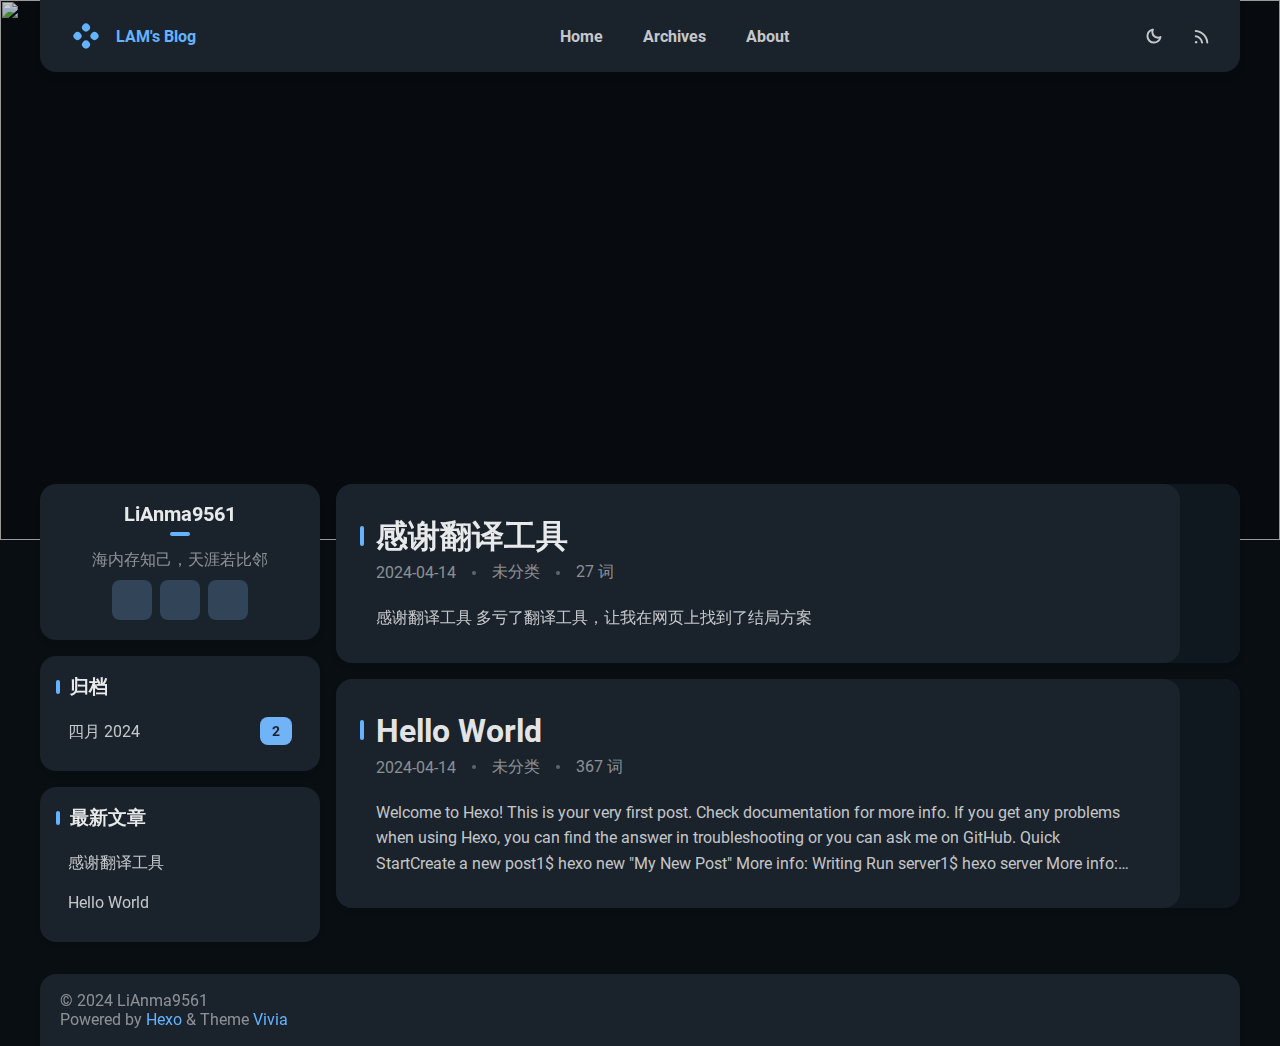
==== commit 361bc6ea: "Site updated: 2024-04-15 12:30:56" ====
--- a/index.html
+++ b/index.html
@@ -174,9 +174,9 @@
       <h3 class="widget-title">最新文章</h3>
       <ul>
         
-          <a class="recent-link" href="/2024/04/14/%E6%84%9F%E8%B0%A2%E7%BF%BB%E8%AF%91%E5%B7%A5%E5%85%B7/" title="" >
+          <a class="recent-link" href="/2024/04/14/%E6%84%9F%E8%B0%A2%E7%BF%BB%E8%AF%91%E5%B7%A5%E5%85%B7/" title="感谢翻译工具" >
             <div class="recent-link-text">
-              (no title)
+              感谢翻译工具
             </div>
           </a>
         
@@ -210,7 +210,7 @@
   
     
       <h1 itemprop="name">
-        <a class="p-name article-title" href="/2024/04/14/%E6%84%9F%E8%B0%A2%E7%BF%BB%E8%AF%91%E5%B7%A5%E5%85%B7/">无标题</a>
+        <a class="p-name article-title" href="/2024/04/14/%E6%84%9F%E8%B0%A2%E7%BF%BB%E8%AF%91%E5%B7%A5%E5%85%B7/">感谢翻译工具</a>
       </h1>
     
   
@@ -218,7 +218,7 @@
 
         <div class='meta-info-bar'>
           <div class="meta-info">
-  <time class="dt-published" datetime="2024-04-14T15:29:37.640Z" itemprop="datePublished">2024-04-14</time>
+  <time class="dt-published" datetime="2024-04-14T15:30:25.000Z" itemprop="datePublished">2024-04-14</time>
 </div>
           <div class="need-seperator meta-info">
             <div class="meta-cate-flex">
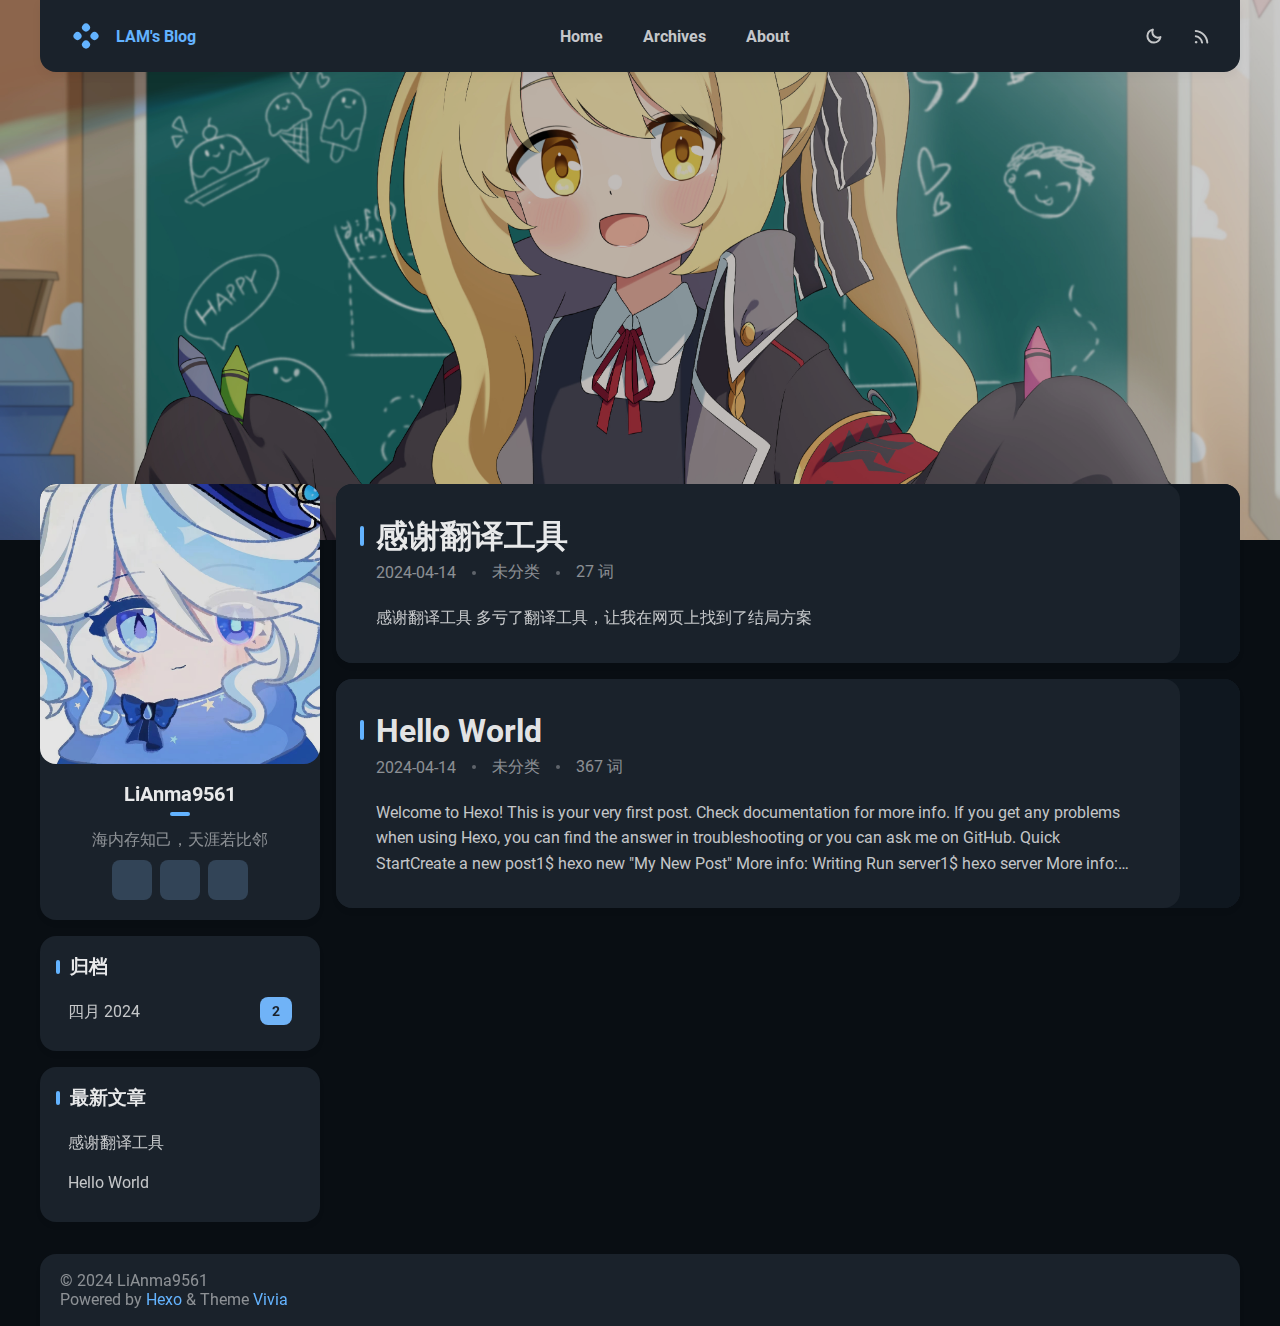
==== commit d3d21555: "Site updated: 2024-04-15 18:49:28" ====
--- a/index.html
+++ b/index.html
@@ -50,7 +50,7 @@
   
     
 <div id="banner" class=" is_home ">
-  <img src="/null" itemprop="image">
+  <img src="/./assets/banner/banner-2.jpg" itemprop="image">
   <div id="banner-dim"></div>
 </div>
  
@@ -122,6 +122,8 @@
   <div class="info-card">
     <div class="avatar">
       
+        <image src=/./assets/avatar/avatar.jpg></image>
+      
       <div class="img-dim"></div>
     </div>
     <div class="info">
@@ -130,11 +132,11 @@
       <div class="subtitle">海内存知己，天涯若比邻 </div>
       <div class="link-list">
         
-          <a class="link-btn" target="_blank" rel="noopener" href="https://twitter.com" title="Twitter"><i class="fa-brands fa-twitter"></i></a>
-        
           <a class="link-btn" target="_blank" rel="noopener" href="https://store.steampowered.com" title="Steam"><i class="fa-brands fa-steam"></i></a>
         
           <a class="link-btn" target="_blank" rel="noopener" href="https://github.com/lianma9561" title="GitHub"><i class="fa-brands fa-github"></i></a>
+        
+          <a class="link-btn" target="_blank" rel="noopener" href="https://space.bilibili.com/1741334962" title="BiliBili"><i class="fa-brands fa-bilibili"></i></a>
          
       </div>  
     </div>
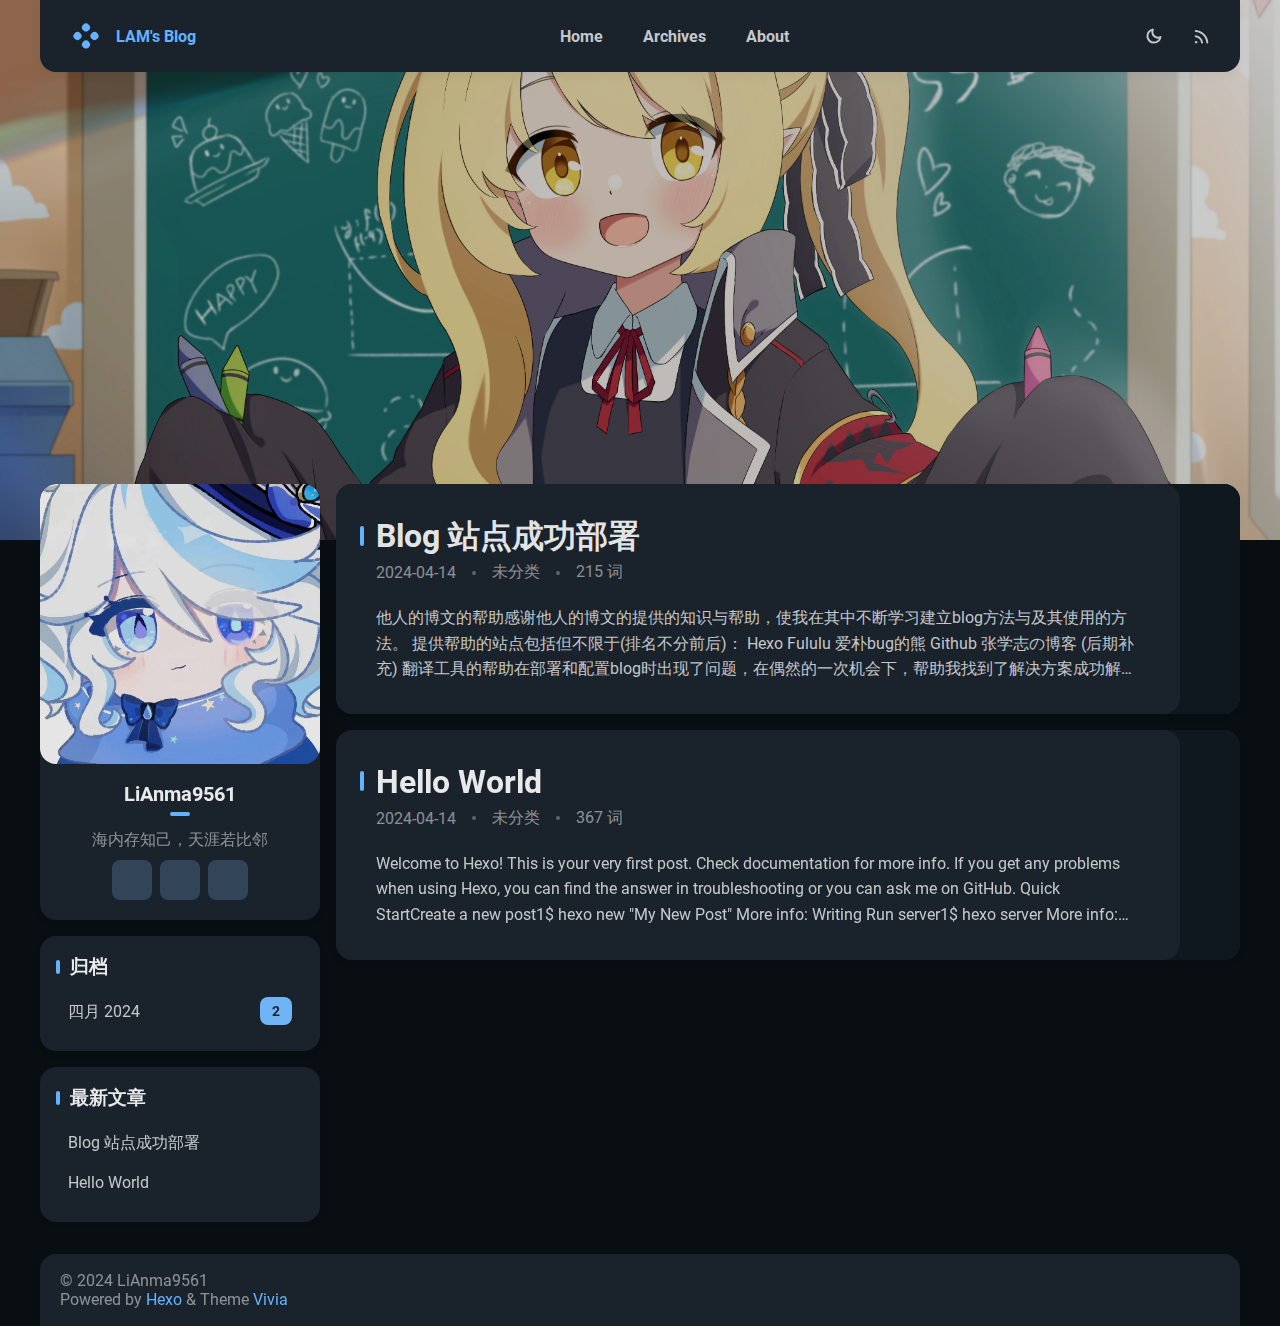
==== commit da6a6f94: "Site updated: 2024-04-15 22:31:51" ====
--- a/index.html
+++ b/index.html
@@ -132,7 +132,7 @@
       <div class="subtitle">海内存知己，天涯若比邻 </div>
       <div class="link-list">
         
-          <a class="link-btn" target="_blank" rel="noopener" href="https://store.steampowered.com" title="Steam"><i class="fa-brands fa-steam"></i></a>
+          <a class="link-btn" target="_blank" rel="noopener" href="https://steamcommunity.com/profiles/76561199209631188/" title="Steam"><i class="fa-brands fa-steam"></i></a>
         
           <a class="link-btn" target="_blank" rel="noopener" href="https://github.com/lianma9561" title="GitHub"><i class="fa-brands fa-github"></i></a>
         
@@ -176,9 +176,9 @@
       <h3 class="widget-title">最新文章</h3>
       <ul>
         
-          <a class="recent-link" href="/2024/04/14/%E6%84%9F%E8%B0%A2%E7%BF%BB%E8%AF%91%E5%B7%A5%E5%85%B7/" title="感谢翻译工具" >
+          <a class="recent-link" href="/2024/04/14/Blog%20%E7%AB%99%E7%82%B9%E6%88%90%E5%8A%9F%E9%83%A8%E7%BD%B2/" title="Blog 站点成功部署" >
             <div class="recent-link-text">
-              感谢翻译工具
+              Blog 站点成功部署
             </div>
           </a>
         
@@ -201,7 +201,7 @@
    
 
 
-<article id="post-感谢翻译工具" class="h-entry article article-type-post" itemprop="blogPost" itemscope itemtype="https://schema.org/BlogPosting">
+<article id="post-Blog 站点成功部署" class="h-entry article article-type-post" itemprop="blogPost" itemscope itemtype="https://schema.org/BlogPosting">
    
   <div class="article-inner">
     <div class="article-main">
@@ -212,7 +212,7 @@
   
     
       <h1 itemprop="name">
-        <a class="p-name article-title" href="/2024/04/14/%E6%84%9F%E8%B0%A2%E7%BF%BB%E8%AF%91%E5%B7%A5%E5%85%B7/">感谢翻译工具</a>
+        <a class="p-name article-title" href="/2024/04/14/Blog%20%E7%AB%99%E7%82%B9%E6%88%90%E5%8A%9F%E9%83%A8%E7%BD%B2/">Blog 站点成功部署</a>
       </h1>
     
   
@@ -231,7 +231,7 @@
   
           </div>
           <div class="wordcount need-seperator meta-info">
-            27 词 
+            215 词 
           </div>
         </div>
         
@@ -240,8 +240,18 @@
         
           <div class="truncate-text">
             
-              感谢翻译工具
-多亏了翻译工具，让我在网页上找到了结局方案
+              他人的博文的帮助感谢他人的博文的提供的知识与帮助，使我在其中不断学习建立blog方法与及其使用的方法。
+提供帮助的站点包括但不限于(排名不分前后)：
+
+Hexo
+Fululu
+爱朴bug的熊
+Github
+张学志の博客
+(后期补充)
+
+翻译工具的帮助在部署和配置blog时出现了问题，在偶然的一次机会下，帮助我找到了解决方案成功解决问题，整个blog站点成功顺利部署（虽然也不能说是很顺利
+结尾经过重重困难，blog也是成功部署后面又会遇到什么问题呢…
 
             
           </div>
@@ -254,7 +264,7 @@
      
     <a class="right-panel  non-pic  "
       
-      href="/2024/04/14/%E6%84%9F%E8%B0%A2%E7%BF%BB%E8%AF%91%E5%B7%A5%E5%85%B7/" 
+      href="/2024/04/14/Blog%20%E7%AB%99%E7%82%B9%E6%88%90%E5%8A%9F%E9%83%A8%E7%BD%B2/" 
     >
        
       <i class="fa-solid fa-angle-right non-pic"></i>
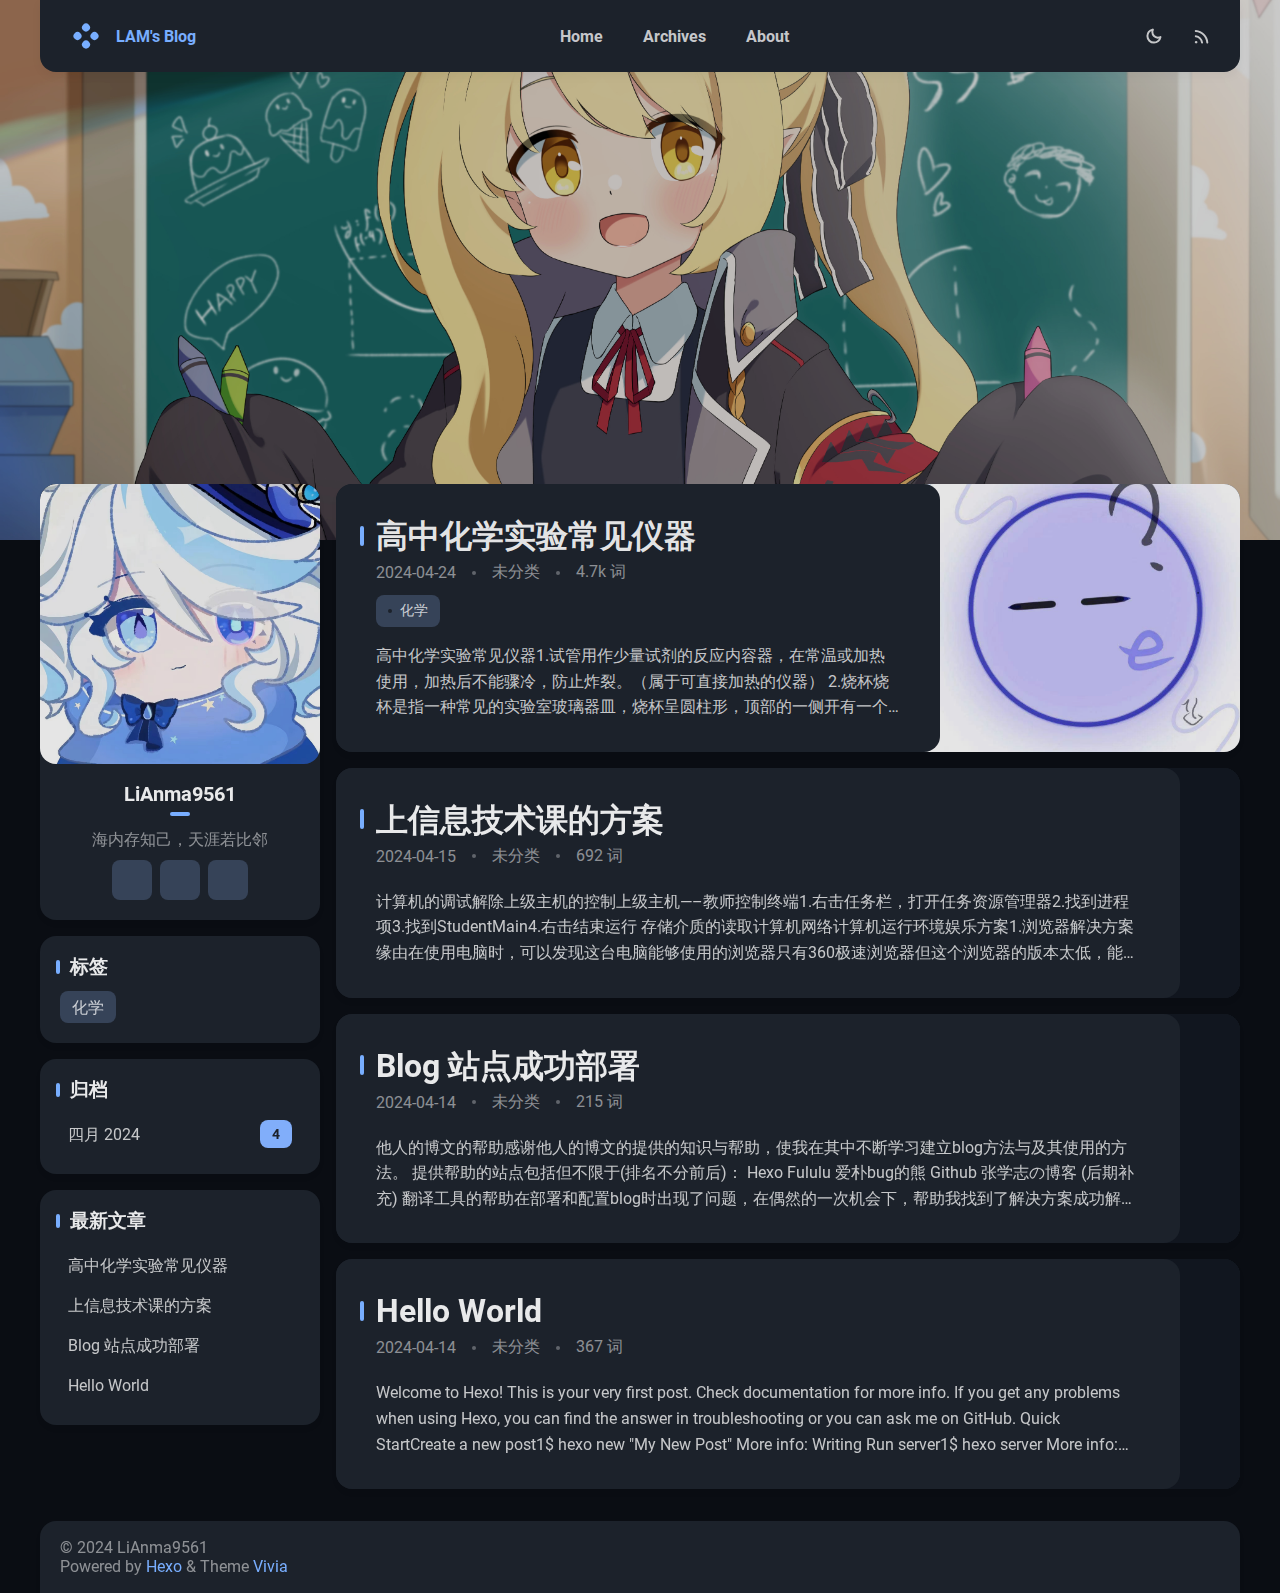
==== commit 225f0e48: "Site updated: 2024-05-03 01:10:06" ====
--- a/index.html
+++ b/index.html
@@ -152,6 +152,13 @@
 
     
       
+  <div class="widget-wrap">
+    <div class="widget">
+      <h3 class="widget-title">标签</h3>
+      <ul class="widget-tag-list" itemprop="keywords"><li class="widget-tag-list-item"><a class="widget-tag-list-link" href="/tags/%E5%8C%96%E5%AD%A6/" rel="tag">化学</a></li></ul>
+    </div>
+  </div>
+
 
     
       
@@ -162,7 +169,7 @@
       
         <a class="archive-link" href="/archives/2024/04 ">
           四月 2024 
-          <div class="archive-count">2 </div>
+          <div class="archive-count">4 </div>
         </a>
       
     </div>
@@ -175,6 +182,18 @@
     <div class="widget">
       <h3 class="widget-title">最新文章</h3>
       <ul>
+        
+          <a class="recent-link" href="/2024/04/24/%E9%AB%98%E4%B8%AD%E5%8C%96%E5%AD%A6%E5%AE%9E%E9%AA%8C%E5%B8%B8%E8%A7%81%E4%BB%AA%E5%99%A8/" title="高中化学实验常见仪器" >
+            <div class="recent-link-text">
+              高中化学实验常见仪器
+            </div>
+          </a>
+        
+          <a class="recent-link" href="/2024/04/15/%E4%B8%8A%E4%BF%A1%E6%81%AF%E6%8A%80%E6%9C%AF%E8%AF%BE%E7%9A%84%E6%96%B9%E6%A1%88/" title="上信息技术课的方案" >
+            <div class="recent-link-text">
+              上信息技术课的方案
+            </div>
+          </a>
         
           <a class="recent-link" href="/2024/04/14/Blog%20%E7%AB%99%E7%82%B9%E6%88%90%E5%8A%9F%E9%83%A8%E7%BD%B2/" title="Blog 站点成功部署" >
             <div class="recent-link-text">
@@ -198,6 +217,165 @@
     </div>
     <div id="content-body">
       
+   
+
+
+<article id="l1-高中化学实验常见仪器" class="h-entry article article-type-l1" itemprop="blogPost" itemscope itemtype="https://schema.org/BlogPosting">
+   
+  <div class="article-inner">
+    <div class="article-main">
+      <header class="article-header">
+        
+<div class="main-title-bar">
+  <div class="main-title-dot"></div>
+  
+    
+      <h1 itemprop="name">
+        <a class="p-name article-title" href="/2024/04/24/%E9%AB%98%E4%B8%AD%E5%8C%96%E5%AD%A6%E5%AE%9E%E9%AA%8C%E5%B8%B8%E8%A7%81%E4%BB%AA%E5%99%A8/">高中化学实验常见仪器</a>
+      </h1>
+    
+  
+</div>
+
+        <div class='meta-info-bar'>
+          <div class="meta-info">
+  <time class="dt-published" datetime="2024-04-24T13:55:25.000Z" itemprop="datePublished">2024-04-24</time>
+</div>
+          <div class="need-seperator meta-info">
+            <div class="meta-cate-flex">
+  
+    未分类 
+   
+</div>
+  
+          </div>
+          <div class="wordcount need-seperator meta-info">
+            4.7k 词 
+          </div>
+        </div>
+        
+  <ul class="article-tag-list" itemprop="keywords"><li class="article-tag-list-item"><a class="article-tag-list-link" href="/tags/%E5%8C%96%E5%AD%A6/" rel="tag">化学</a></li></ul>
+
+      </header>
+      <div class="e-content article-entry" itemprop="articleBody">
+        
+          <div class="truncate-text">
+            
+              高中化学实验常见仪器1.试管用作少量试剂的反应内容器，在常温或加热使用，加热后不能骤冷，防止炸裂。（属于可直接加热的仪器）
+  
+2.烧杯烧杯是指一种常见的实验室玻璃器皿，烧杯呈圆柱形，顶部的一侧开有一个槽口，便于倾倒液体。烧杯广泛用作化学试剂的加热、溶解、混合、煮沸、熔融、蒸发浓缩、稀释及沉淀澄清等。用作配制溶液和较大量试剂的反应容器，在常温或加热时使用，加热时应放在石棉网上，使受热均匀。  
+3.量筒是用来量取液体的一种玻璃仪器。量筒是量度液体体积的仪器。规格以所能量度的最大容量（mL）表示，常用的有10 mL、25mL、50 mL、100 mL、250 mL、500 mL、1000 mL等。外壁刻度都是以 mL为单位。定量量取液体体积，不能加热，不能做反应容器。  
+4.集气瓶一种&#x3D;&#x3D;广口&#x3D;&#x3D;玻璃容器，瓶口平面磨砂，能跟毛玻璃保持严密接触，不易漏气。收集或贮存少量气体，不能加热。   
+5.酒精灯酒精灯是以酒精为燃料的加热工具，广泛用于实验室，工厂，医疗，科研等。正常使用的酒精灯火焰应分为焰心、内焰和外焰三部分。加热时应用外焰加热。研...
+            
+          </div>
+        
+      </div>
+
+         
+    </div>
+    
+     
+    <a class="right-panel  with-pic  "
+       style="background-image: url(/assets/cover/e7ea577b-2dfa-4ec0-bd89-5e95e2b9bf62/c.jpg)" 
+      href="/2024/04/24/%E9%AB%98%E4%B8%AD%E5%8C%96%E5%AD%A6%E5%AE%9E%E9%AA%8C%E5%B8%B8%E8%A7%81%E4%BB%AA%E5%99%A8/" 
+    >
+       
+      <div class="overlay">
+        <i class="fa-solid fa-angle-right with-pic"></i>
+      </div>
+       
+    </a>
+     
+  </div>
+  
+</article>
+
+
+
+
+
+
+   
+
+
+<article id="l1-上信息技术课的方案" class="h-entry article article-type-l1" itemprop="blogPost" itemscope itemtype="https://schema.org/BlogPosting">
+   
+  <div class="article-inner">
+    <div class="article-main">
+      <header class="article-header">
+        
+<div class="main-title-bar">
+  <div class="main-title-dot"></div>
+  
+    
+      <h1 itemprop="name">
+        <a class="p-name article-title" href="/2024/04/15/%E4%B8%8A%E4%BF%A1%E6%81%AF%E6%8A%80%E6%9C%AF%E8%AF%BE%E7%9A%84%E6%96%B9%E6%A1%88/">上信息技术课的方案</a>
+      </h1>
+    
+  
+</div>
+
+        <div class='meta-info-bar'>
+          <div class="meta-info">
+  <time class="dt-published" datetime="2024-04-15T15:02:47.000Z" itemprop="datePublished">2024-04-15</time>
+</div>
+          <div class="need-seperator meta-info">
+            <div class="meta-cate-flex">
+  
+    未分类 
+   
+</div>
+  
+          </div>
+          <div class="wordcount need-seperator meta-info">
+            692 词 
+          </div>
+        </div>
+        
+      </header>
+      <div class="e-content article-entry" itemprop="articleBody">
+        
+          <div class="truncate-text">
+            
+              计算机的调试解除上级主机的控制上级主机—–教师控制终端1.右击任务栏，打开任务资源管理器2.找到进程项3.找到StudentMain4.右击结束运行
+存储介质的读取计算机网络计算机运行环境娱乐方案1.浏览器解决方案缘由在使用电脑时，可以发现这台电脑能够使用的浏览器只有360极速浏览器但这个浏览器的版本太低，能够正常访问的网站已经很少了  
+由于这台计算机的版本为: Windows XP x86属于32位的操作系统，与大多数新浏览器并不支持还能自行安装的Google Chrome 的版本也过于久远
+于是现在我找到了这一个解决方案——Supermium!!!
+不多介绍进入正题
+下载官网地址:https://win32subsystem.live/supermium/
+鉴于官网访问太慢，现提供镜像下载渠道下载地址:
+安装下载完成后可直接双击安装，如图：若无法打开    参考下面-可能会遇到的问题
+双击打开后是这样的单击“是”继续安装这会出现出现一个读条
+若读条结束后出现错误    参考下面-可能会遇到的问题
+这里可以直接默认安装位置下面的也可以全部点上    因为有自动还原系统单击”O...
+            
+          </div>
+        
+      </div>
+
+         
+    </div>
+    
+     
+    <a class="right-panel  non-pic  "
+      
+      href="/2024/04/15/%E4%B8%8A%E4%BF%A1%E6%81%AF%E6%8A%80%E6%9C%AF%E8%AF%BE%E7%9A%84%E6%96%B9%E6%A1%88/" 
+    >
+       
+      <i class="fa-solid fa-angle-right non-pic"></i>
+       
+    </a>
+     
+  </div>
+  
+</article>
+
+
+
+
+
+
    
 
 
--- a/css/style.css
+++ b/css/style.css
@@ -5,7 +5,7 @@
   --neut-L30: rgba(255,255,255,0.3);
   --neut-L10: rgba(255,255,255,0.1);
   --banner-dim: rgba(0,0,0,0.2);
-  --primary-hue: 250;
+  --primary-hue: 260;
   --main-title: rgba(255,255,255,0.9);
   --btn-content: var(--neut-L75);
   --btn-content-hover: var(--btn-content);
@@ -73,37 +73,37 @@
 }
 @supports not (color: oklch(0 0 0)) {
   :root {
-    --primary: #63b3ff;
-    --nav-dropdown-bg: #0f171f;
-    --page-background: #090e13;
-    --card-background: #1a222b;
-    --btn-bg: #324457;
-    --btn-hover: #42576e;
-    --btn-active: #4d667f;
-    --card-btn-hover: #222f3c;
-    --card-btn-active: #2d3c4c;
-    --btn-text-hover: #0f171f;
-    --btn-text-active: #0a1017;
-    --timeline-dim-dot: #4d667f;
-    --title-active: #5194d5;
-    --tag-dot: #1a222b;
-    --highlight-selection: #2d3c4c;
-    --article-code-bg: #374a5d;
-    --article-block: #0f171f;
-    --link-hover-bg: #224a71;
-    --link-active-bg: #1b3c5d;
-    --blockquote-bg: #0f171f;
-    --color-picker-range: #374a5d;
-    --badge-bg: #70b3f7;
-    --text-on-light: #1a222b;
-    --pagenav-curr-text: #1a222b;
-    --input-field: #0f171f;
-    --primary-btn-text: #1a222b;
-    --enter-btn-bg: #0f171f;
-    --enter-btn-hover: #222f3c;
-    --enter-btn-active: #2d3c4c;
-    --selection-bg: #224a71;
-    --code-block-selection-bg: #224a71;
+    --primary: #78aeff;
+    --nav-dropdown-bg: #11161f;
+    --page-background: #0a0d13;
+    --card-background: #1c222b;
+    --btn-bg: #364358;
+    --btn-hover: #47566f;
+    --btn-active: #536480;
+    --card-btn-hover: #252e3d;
+    --card-btn-active: #303b4d;
+    --btn-text-hover: #11161f;
+    --btn-text-active: #0b1017;
+    --timeline-dim-dot: #536480;
+    --title-active: #638fd8;
+    --tag-dot: #1c222b;
+    --highlight-selection: #303b4d;
+    --article-code-bg: #3b485e;
+    --article-block: #11161f;
+    --link-hover-bg: #2d4772;
+    --link-active-bg: #243a5f;
+    --blockquote-bg: #11161f;
+    --color-picker-range: #3b485e;
+    --badge-bg: #81aefa;
+    --text-on-light: #1c222b;
+    --pagenav-curr-text: #1c222b;
+    --input-field: #11161f;
+    --primary-btn-text: #1c222b;
+    --enter-btn-bg: #11161f;
+    --enter-btn-hover: #252e3d;
+    --enter-btn-active: #303b4d;
+    --selection-bg: #2d4772;
+    --code-block-selection-bg: #2d4772;
   }
 }
 :root[theme='light'] {
@@ -158,31 +158,31 @@
 }
 @supports not (color: oklch(0 0 0)) {
   :root[theme='light'] {
-    --primary: #53a3f2;
-    --page-background: #eaeff5;
+    --primary: #699ef5;
+    --page-background: #ebeff5;
     --nav-dropdown-bg: #f6f9fc;
-    --btn-bg: #e2f0ff;
-    --btn-content: #3275b4;
-    --btn-hover: #c6e1ff;
-    --btn-active: #a6d2ff;
-    --btn-text-hover: #e2f0ff;
-    --btn-text-active: #f4f9ff;
-    --btn-text-content: #53a3f2;
+    --btn-bg: #e5efff;
+    --btn-content: #4671b7;
+    --btn-hover: #cbdfff;
+    --btn-active: #b0cfff;
+    --btn-text-hover: #e5efff;
+    --btn-text-active: #f5f9ff;
+    --btn-text-content: #699ef5;
     --card-btn-hover: #f6f9fc;
-    --card-btn-active: #d0e0f2;
-    --title-active: #4284c5;
-    --link-hover-bg: #e2f0ff;
-    --link-active-bg: #c6e1ff;
-    --article-code-bg: #e5f0fc;
+    --card-btn-active: #d3dff3;
+    --title-active: #5480c7;
+    --link-hover-bg: #e5efff;
+    --link-active-bg: #cbdfff;
+    --article-code-bg: #e7effc;
     --blockquote-bg: #f6f9fc;
-    --badge-bg: #e5f0fc;
-    --text-on-light: #3275b4;
-    --color-picker-range: #e5f0fc;
+    --badge-bg: #e7effc;
+    --text-on-light: #4671b7;
+    --color-picker-range: #e7effc;
     --input-field: #f6f9fc;
     --enter-btn-bg: #f6f9fc;
-    --enter-btn-hover: #ebf3fc;
-    --enter-btn-active: #d0e0f2;
-    --selection-bg: #c6e1ff;
+    --enter-btn-hover: #ecf2fc;
+    --enter-btn-active: #d3dff3;
+    --selection-bg: #cbdfff;
   }
 }
 body {
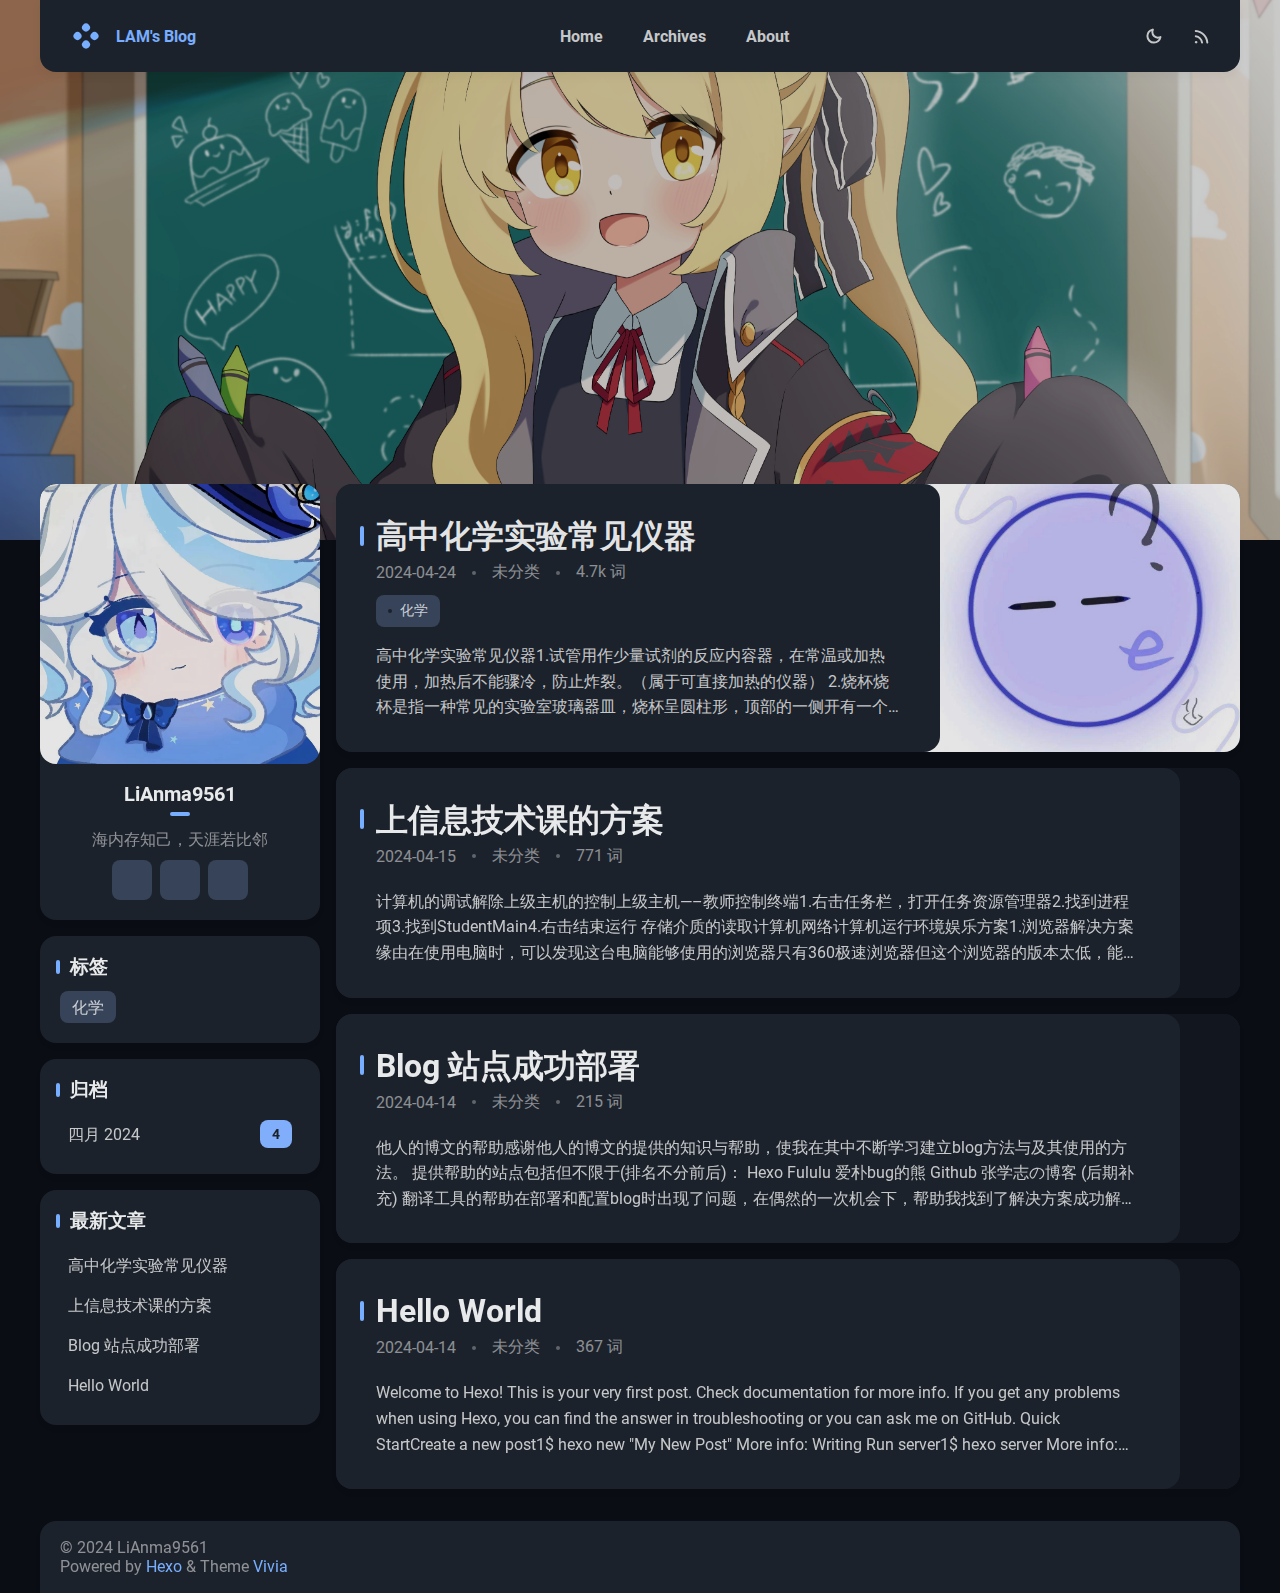
==== commit 5b564a4f: "Site updated: 2024-05-05 22:52:57" ====
--- a/index.html
+++ b/index.html
@@ -329,7 +329,7 @@
   
           </div>
           <div class="wordcount need-seperator meta-info">
-            692 词 
+            771 词 
           </div>
         </div>
         
@@ -343,12 +343,11 @@
 由于这台计算机的版本为: Windows XP x86属于32位的操作系统，与大多数新浏览器并不支持还能自行安装的Google Chrome 的版本也过于久远
 于是现在我找到了这一个解决方案——Supermium!!!
 不多介绍进入正题
-下载官网地址:https://win32subsystem.live/supermium/
+下载官网地址:https://win32subsystem.live/supermium/电脑是32(x86)位的就选32(x86)位的下载64位的选64位的下载
 鉴于官网访问太慢，现提供镜像下载渠道下载地址:
-安装下载完成后可直接双击安装，如图：若无法打开    参考下面-可能会遇到的问题
-双击打开后是这样的单击“是”继续安装这会出现出现一个读条
-若读条结束后出现错误    参考下面-可能会遇到的问题
-这里可以直接默认安装位置下面的也可以全部点上    因为有自动还原系统单击”O...
+安装由于我这边电脑室的电脑是32位的下面展示的是32(x86)位安装演示64位的也同理一样
+下载完成后可直接双击安装，如图：若无法打开    参考下面-可能会遇到的问题
+双击打开后是这样的单击“是”继续...
             
           </div>
         
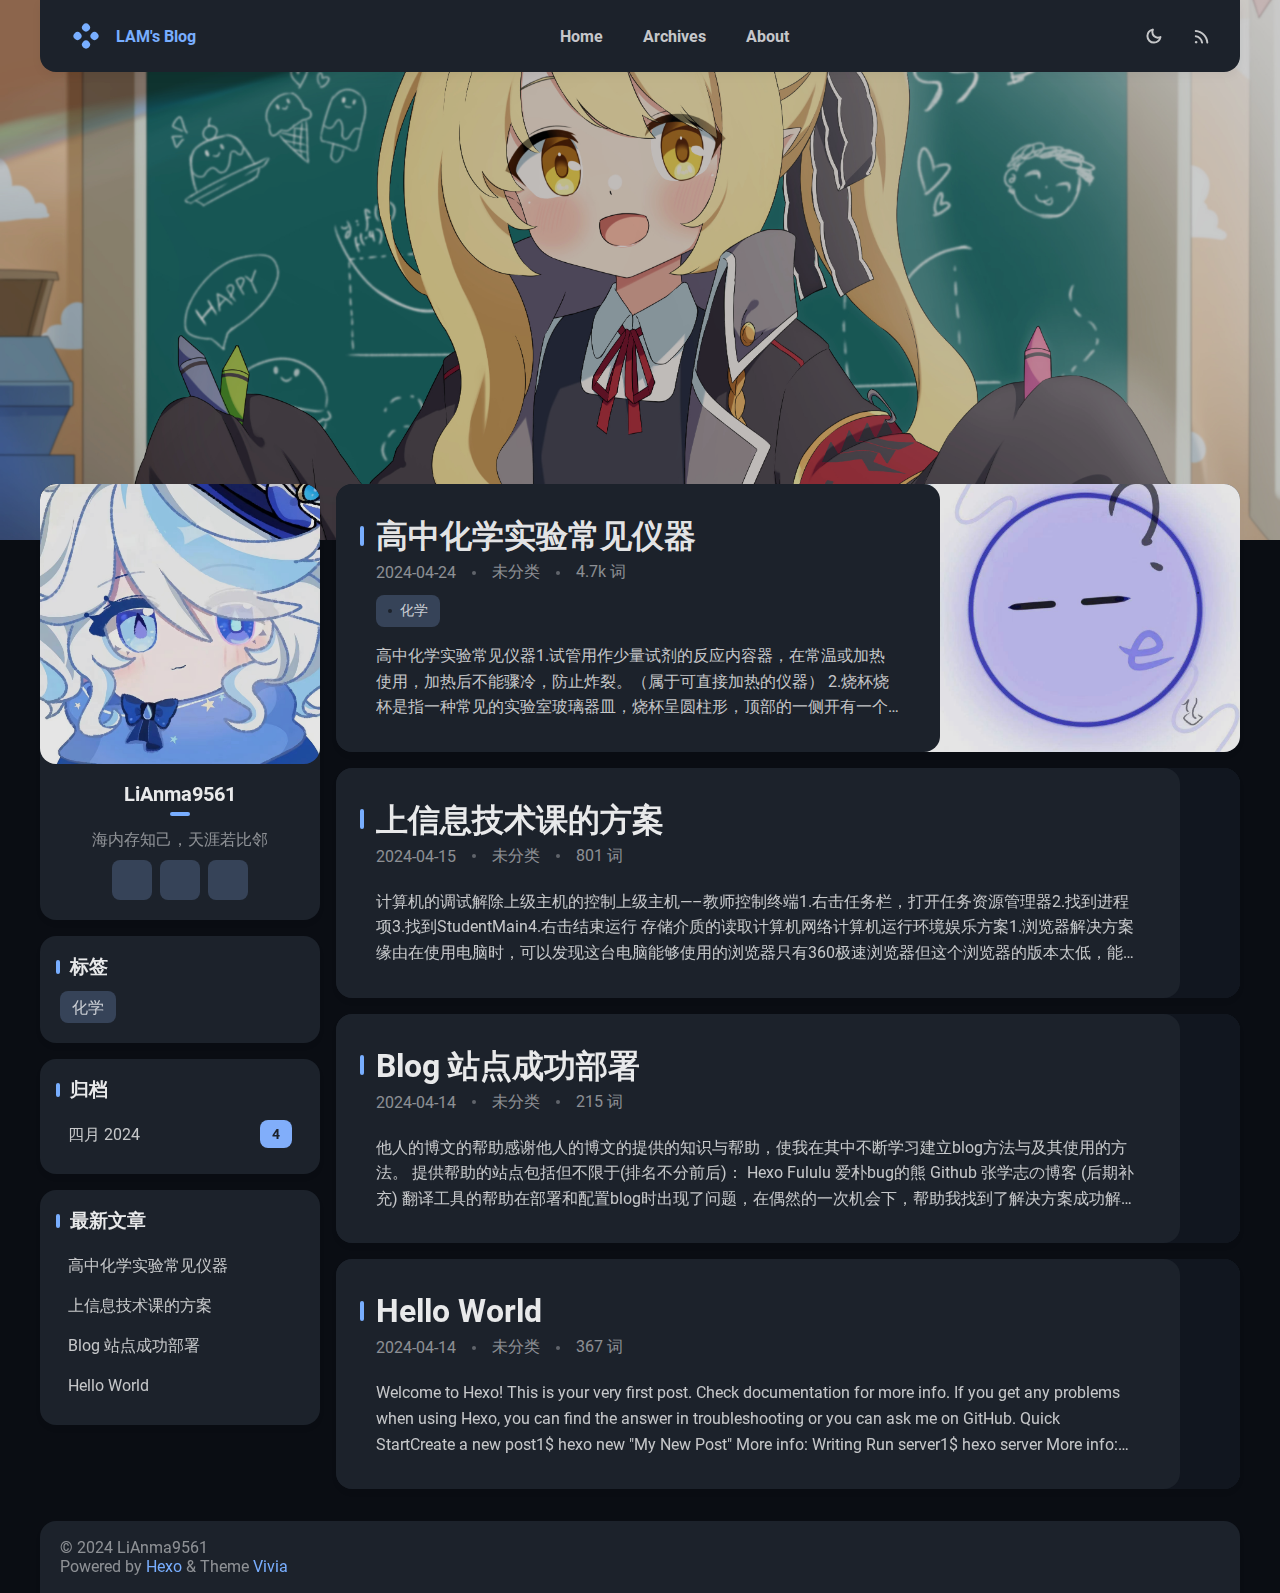
==== commit b3fd8b49: "Site updated: 2024-05-05 23:01:27" ====
--- a/index.html
+++ b/index.html
@@ -329,7 +329,7 @@
   
           </div>
           <div class="wordcount need-seperator meta-info">
-            771 词 
+            801 词 
           </div>
         </div>
         
@@ -343,11 +343,12 @@
 由于这台计算机的版本为: Windows XP x86属于32位的操作系统，与大多数新浏览器并不支持还能自行安装的Google Chrome 的版本也过于久远
 于是现在我找到了这一个解决方案——Supermium!!!
 不多介绍进入正题
-下载官网地址:https://win32subsystem.live/supermium/电脑是32(x86)位的就选32(x86)位的下载64位的选64位的下载
+下载官网地址:https://win32subsystem.live/supermium/
 鉴于官网访问太慢，现提供镜像下载渠道下载地址:
-安装由于我这边电脑室的电脑是32位的下面展示的是32(x86)位安装演示64位的也同理一样
-下载完成后可直接双击安装，如图：若无法打开    参考下面-可能会遇到的问题
-双击打开后是这样的单击“是”继续...
+电脑是32(x86)位的就选32(x86)位的下载64位的选64位的下载
+由于我这边电脑室的电脑是32位的下面展示的是32(x86)位安装演示64位的也同理一样
+打开下官网后，在HOME主页选择32-bit Setup的下载
+安装下载完成后可直接双击安装，如图：若无法打开 ...
             
           </div>
         
